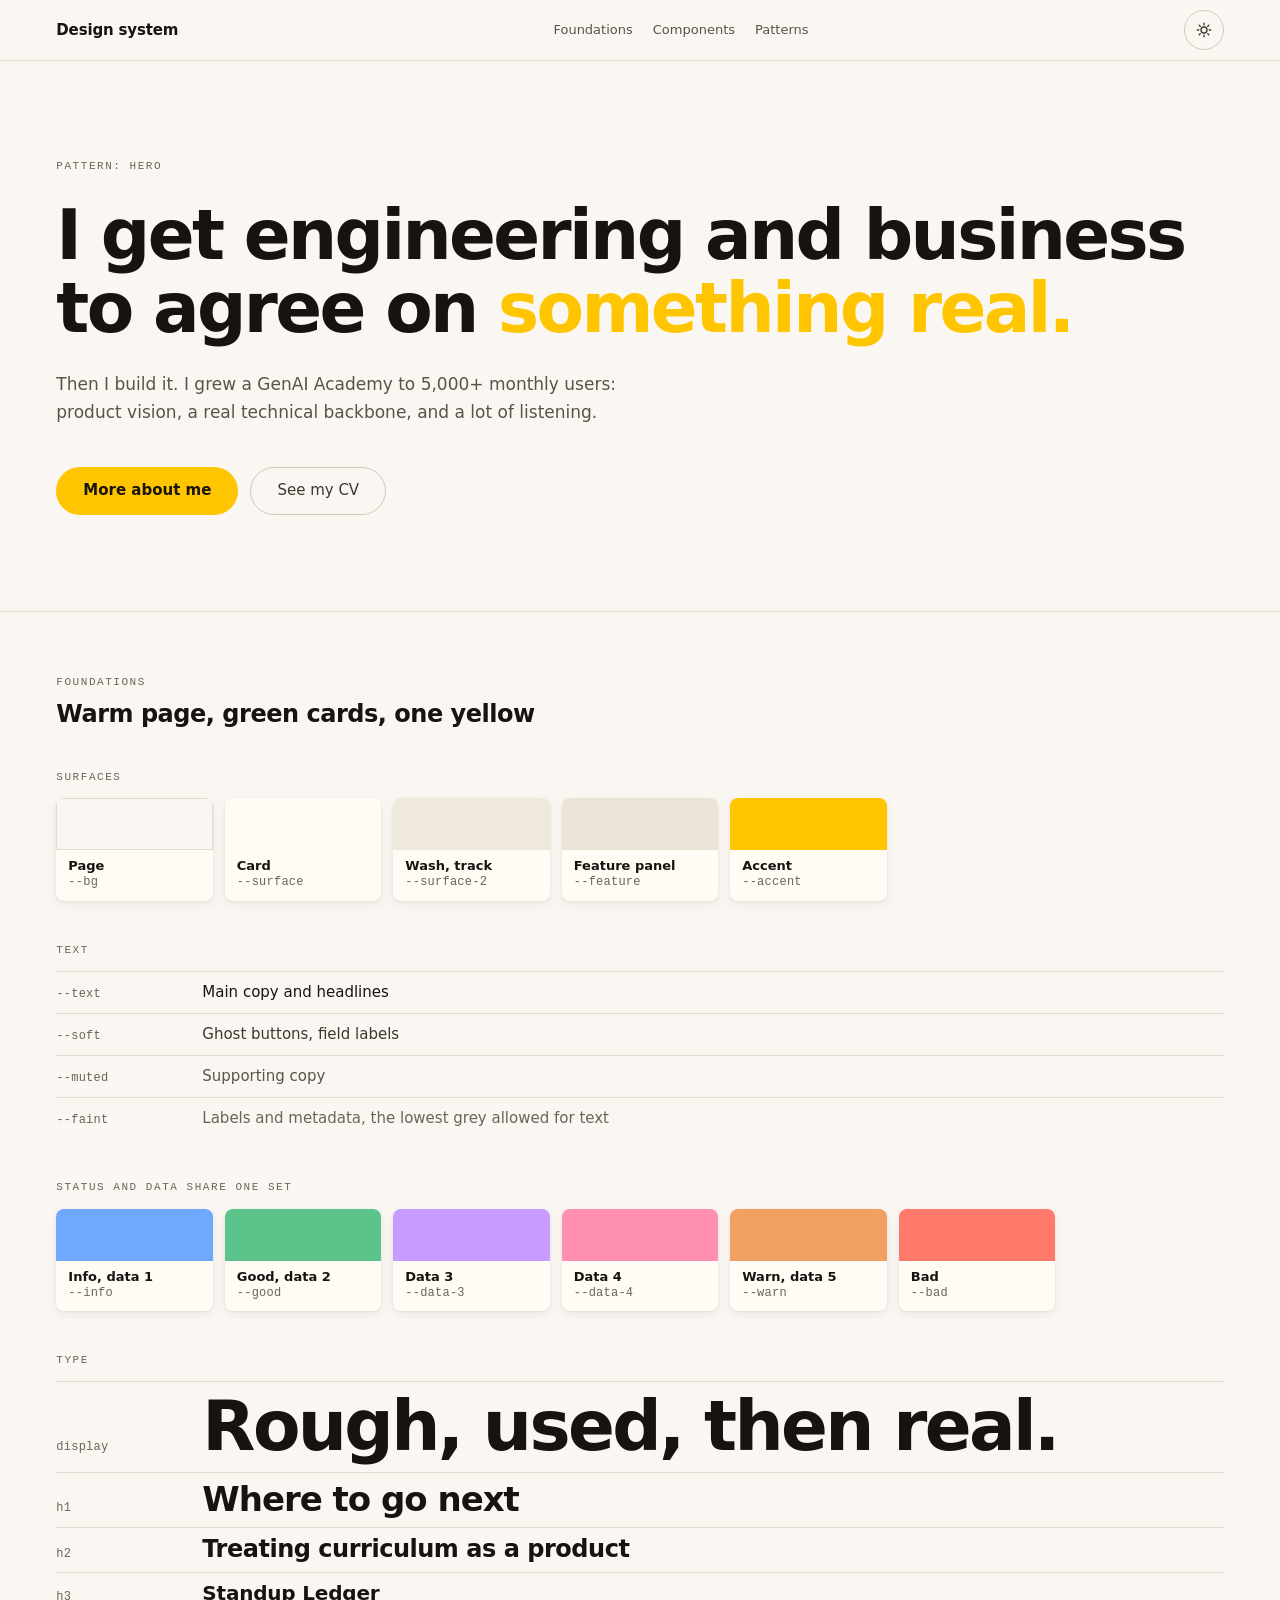
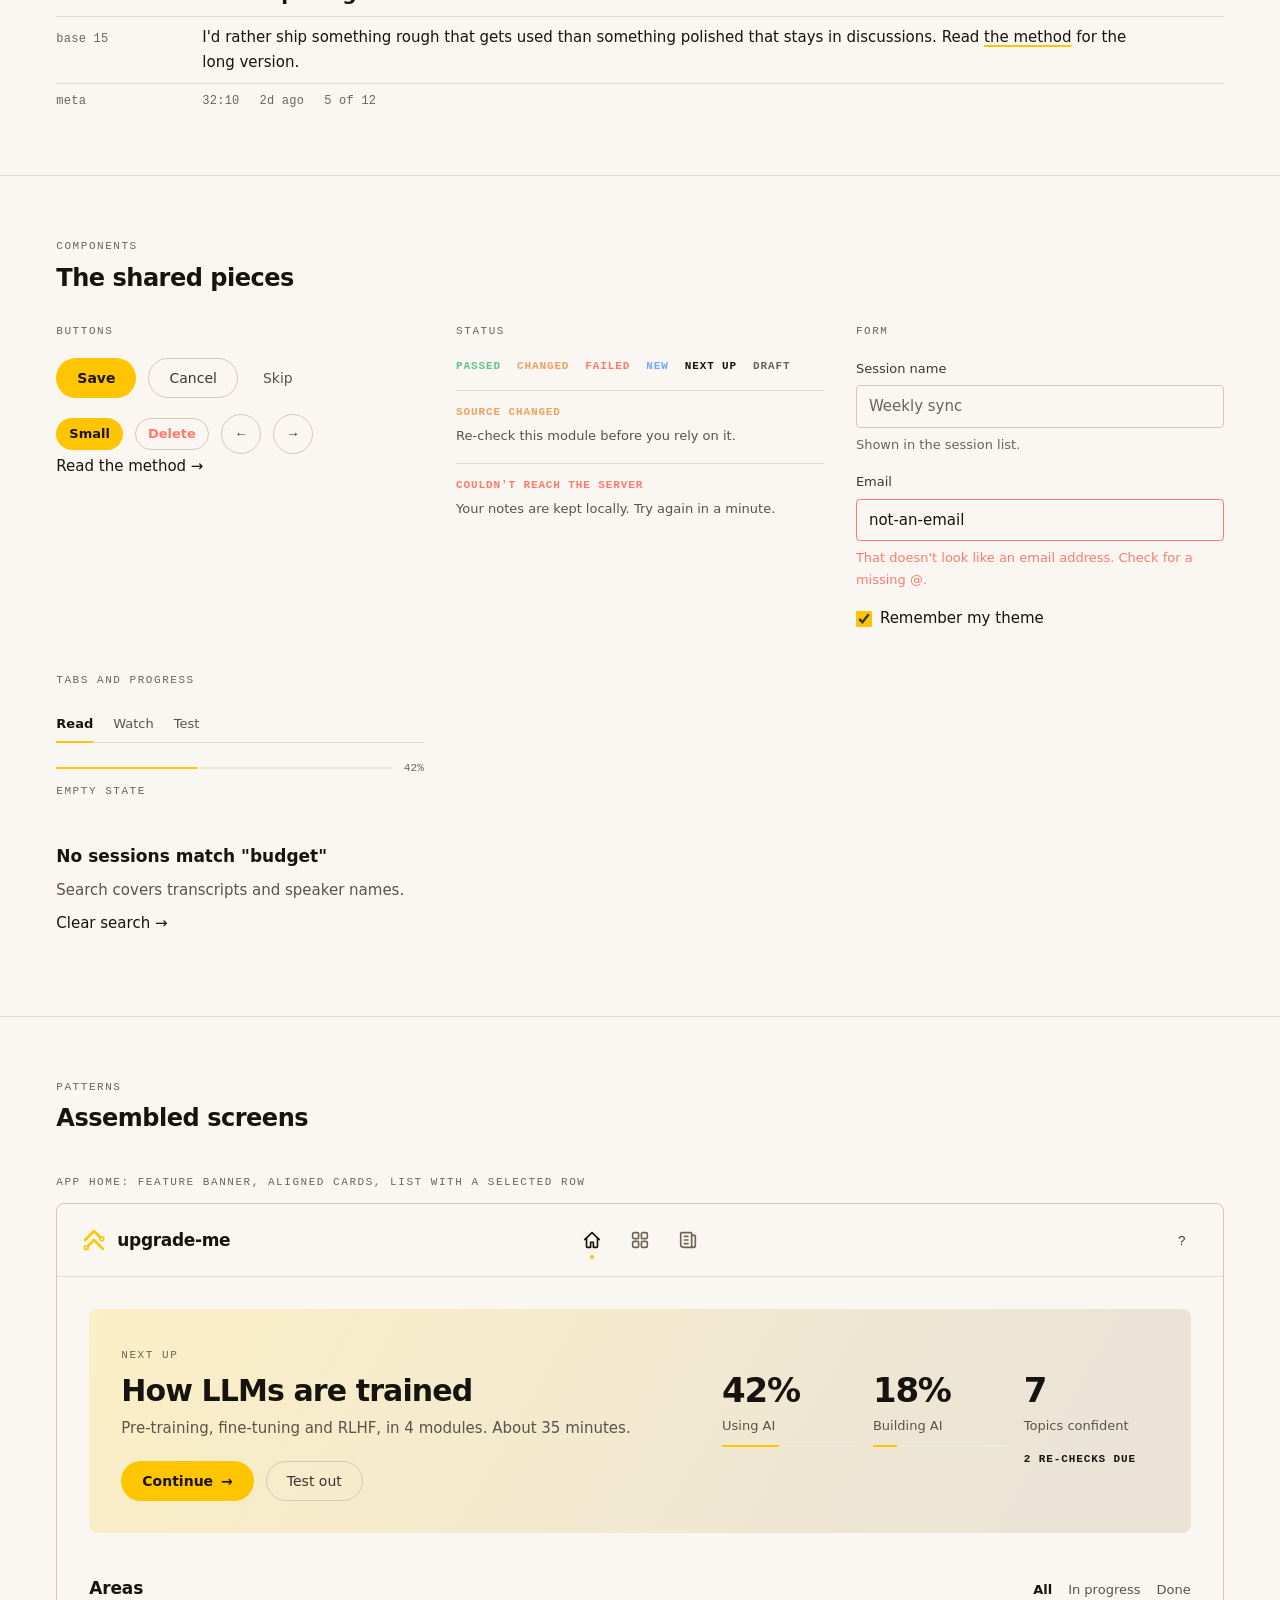
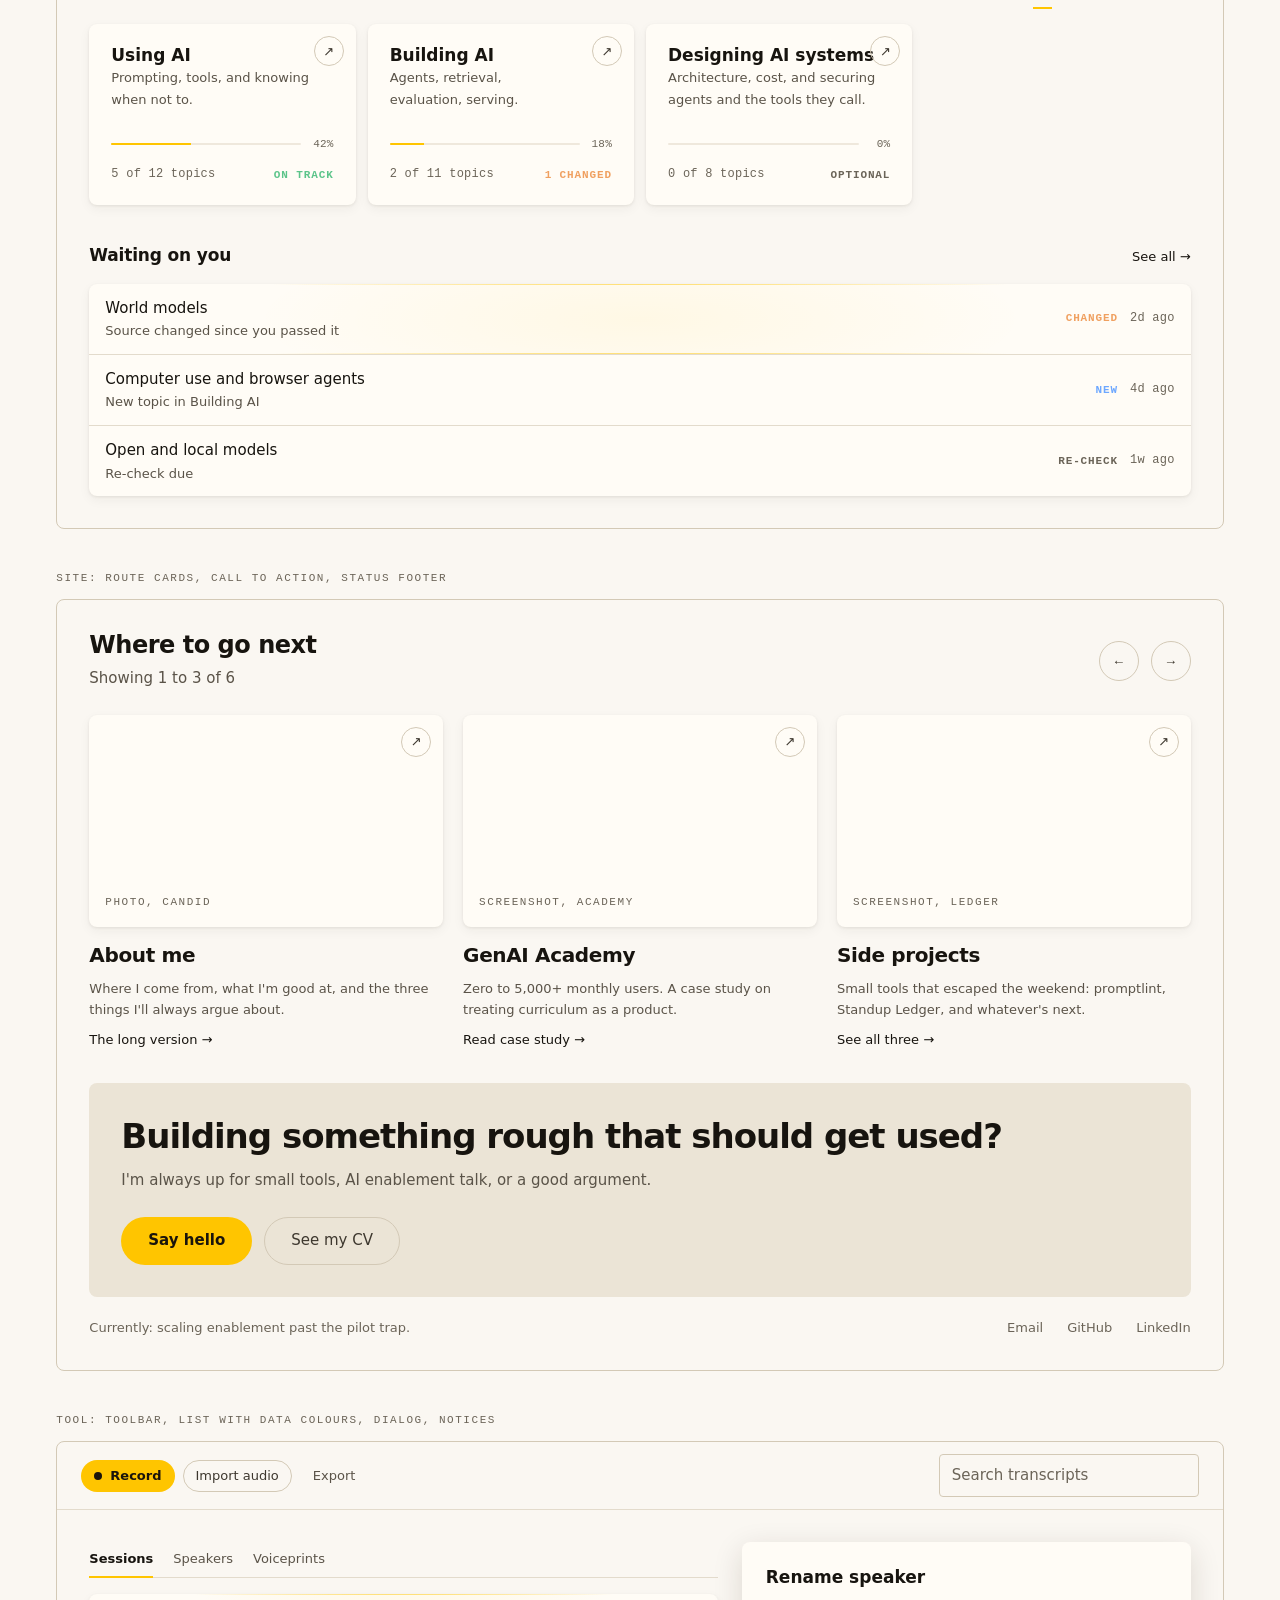
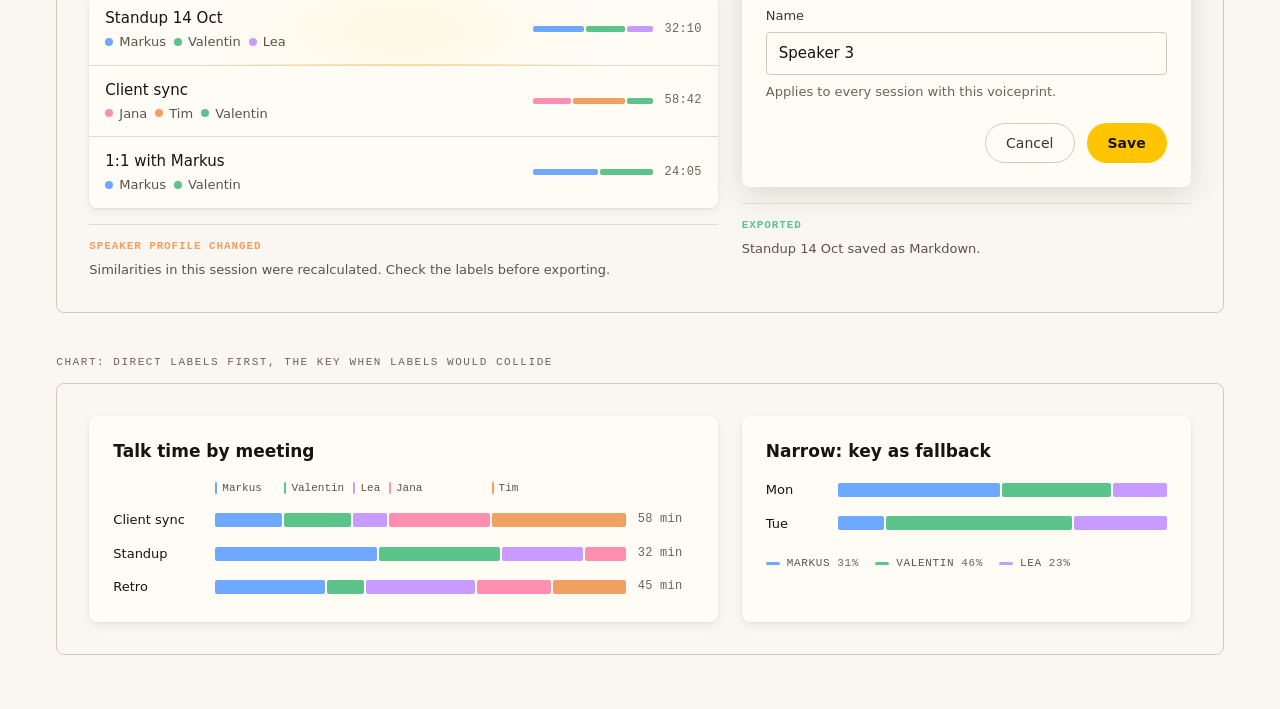
==== reference/index.html @ b76e0c86 "Design system v1: tokens, components, patterns, guidelines - Tokens: warm near-black page, deep gree" ====
<!doctype html>
<html lang="en">
<head>
  <meta charset="utf-8">
  <meta name="viewport" content="width=device-width, initial-scale=1">
  <title>Design system reference</title>
  <script src="../js/theme.js"></script>
  <link rel="stylesheet" href="../css/fonts.css">
  <!-- Local preview only, until scripts/fetch-fonts.sh has run. Apps never load this. -->
  <link rel="stylesheet" href="https://fonts.googleapis.com/css2?family=Archivo:wdth,wght@62..125,100..900&family=JetBrains+Mono:wght@100..800&display=swap">
  <link rel="stylesheet" href="../css/tokens.css">
  <link rel="stylesheet" href="../css/base.css">
  <link rel="stylesheet" href="../css/components.css">
  <style>
    /* Layout of the reference page itself; not part of the system. */
    .ref-top { position: sticky; top: 0; z-index: var(--z-sticky); background: var(--bg); border-bottom: 1px solid var(--line); }
    .ref-top .container { display: flex; align-items: center; justify-content: space-between; gap: var(--space-4); height: 60px; }
    .ref-nav { display: flex; gap: var(--space-5); font-size: var(--text-sm); }
    .ref-nav a { color: var(--muted); }
    .ref-nav a:hover { color: var(--text); }
    section.ref { padding: var(--space-14) 0; border-bottom: 1px solid var(--line); }
    section.ref > .container > h2 { margin: var(--space-2) 0 var(--space-6); }
    .label { display: block; margin: var(--space-10) 0 var(--space-3); }
    .label:first-of-type { margin-top: 0; }
    .frame { border: 1px solid var(--line-2); border-radius: var(--radius-lg); overflow: hidden; background: var(--bg); }
    .frame > .in { padding: var(--space-8); }
    .sw { display: grid; grid-template-columns: repeat(auto-fill, minmax(140px, 1fr)); gap: var(--space-3); }
    .sw > div { border-radius: var(--radius-lg); overflow: hidden; background: var(--surface); box-shadow: var(--shadow); }
    .sw .chip { height: 52px; }
    .sw .meta { display: block; padding: var(--space-2) var(--space-3); }
    .sw b { display: block; font: var(--weight-semibold) var(--text-sm) var(--font); color: var(--text); letter-spacing: 0; }
    .scale > div { display: grid; grid-template-columns: 130px 1fr; gap: var(--space-4); align-items: baseline; padding: var(--space-2) 0; border-top: 1px solid var(--line); }
    .demo-grid { display: grid; grid-template-columns: repeat(auto-fit, minmax(280px, 1fr)); gap: var(--space-8); align-items: start; }

    /* pattern scaffolding, copied by apps as needed */
    .app-top { display: grid; grid-template-columns: 1fr auto 1fr; align-items: center; padding: var(--space-4) var(--space-6); border-bottom: 1px solid var(--line); }
    .brand { display: flex; align-items: center; gap: 10px; font-weight: var(--weight-bold); letter-spacing: -.02em; font-size: var(--text-md); }
    .brand svg { width: 26px; height: 26px; color: var(--accent-mark); }
    .tools { justify-self: end; display: flex; gap: var(--space-2); }
    .banner { display: grid; grid-template-columns: 1.2fr 1fr; }
    .banner > div { padding: var(--space-8); }
    .banner h2 { font-size: 30px; letter-spacing: var(--tracking-h1); margin: var(--space-2) 0; }
    .banner .stats { display: grid; grid-template-columns: repeat(3, 1fr); gap: var(--space-4); align-content: center; }
    .sec-h { display: flex; align-items: baseline; justify-content: space-between; margin: var(--space-10) 0 var(--space-4); }
    .sec-h h3 { font-size: var(--text-md); }
    .route-cards { display: grid; grid-template-columns: repeat(auto-fit, minmax(220px, 1fr)); gap: var(--space-5); }
    .thumb { position: relative; aspect-ratio: 5/3; border-radius: var(--radius-lg); background: var(--surface); box-shadow: var(--shadow); display: flex; align-items: flex-end; padding: var(--space-4); margin-bottom: var(--space-3); }
    .cta { display: flex; justify-content: space-between; align-items: center; gap: var(--space-6); flex-wrap: wrap; padding: var(--space-8); margin-top: var(--space-8); }
    .cta h3 { font-size: var(--text-2xl); letter-spacing: var(--tracking-h1); }
    .site-foot { display: flex; justify-content: space-between; flex-wrap: wrap; gap: var(--space-4); padding-top: var(--space-5); font-size: var(--text-sm); color: var(--faint); }
    .site-foot nav { display: flex; gap: var(--space-6); }
    .toolbar { display: flex; gap: var(--space-2); align-items: center; padding: var(--space-3) var(--space-6); border-bottom: 1px solid var(--line); }
    .toolbar .input { max-width: 260px; margin-left: auto; min-height: 34px; }
    .rec-dot { width: 8px; height: 8px; border-radius: 50%; background: currentColor; }
    .two-col { display: grid; grid-template-columns: 1.4fr 1fr; gap: var(--space-6); }
    .talk { display: flex; width: 120px; height: 6px; gap: 2px; }
    .talk > span { border-radius: 2px; }
    .spk { display: inline-flex; align-items: center; gap: 6px; margin-right: 8px; }
    .spk i { width: 8px; height: 8px; border-radius: 50%; }
    .dialog { padding: var(--space-6); box-shadow: var(--shadow-pop); }
    .dialog h4 { margin-bottom: var(--space-4); }
    @media (max-width: 860px) { .banner, .two-col { grid-template-columns: 1fr; } .ref-nav { display: none; } }
  </style>
</head>
<body>

<header class="ref-top">
  <div class="container site">
    <strong style="letter-spacing: var(--tracking-h3)">Design system</strong>
    <nav class="ref-nav">
      <a href="#foundations">Foundations</a><a href="#components">Components</a><a href="#patterns">Patterns</a>
    </nav>
    <button class="icon-btn" id="theme-btn" type="button" aria-label="Switch theme" title="Switch theme">
      <svg viewBox="0 0 24 24" fill="none" stroke="currentColor" stroke-width="1.8" stroke-linecap="round" stroke-linejoin="round" aria-hidden="true"><circle cx="12" cy="12" r="4"/><path d="M12 3v2M12 19v2M3 12h2M19 12h2M5.6 5.6l1.4 1.4M17 17l1.4 1.4M5.6 18.4 7 17M17 7l1.4-1.4"/></svg>
    </button>
  </div>
</header>

<main>

<!-- ================================================================ hero -->
<section class="ref">
  <div class="container site" style="display:grid; gap: var(--space-6); padding-block: var(--space-10)">
    <span class="eyebrow">Pattern: hero</span>
    <div class="display">I get engineering and business to agree on <span class="mark">something real.</span></div>
    <p class="lede">Then I build it. I grew a GenAI Academy to 5,000+ monthly users: product vision, a real technical backbone, and a lot of listening.</p>
    <div class="row"><a class="btn lg" href="#patterns">More about me</a><a class="btn ghost lg" href="#patterns">See my CV</a></div>
  </div>
</section>

<!-- ========================================================= foundations -->
<section class="ref" id="foundations">
  <div class="container site">
    <span class="eyebrow">Foundations</span>
    <h2>Warm page, green cards, one yellow</h2>

    <span class="eyebrow label">Surfaces</span>
    <div class="sw">
      <div><div class="chip" style="background:var(--bg); box-shadow: inset 0 0 0 1px var(--line)"></div><span class="meta"><b>Page</b>--bg</span></div>
      <div><div class="chip" style="background:var(--surface)"></div><span class="meta"><b>Card</b>--surface</span></div>
      <div><div class="chip" style="background:var(--surface-2)"></div><span class="meta"><b>Wash, track</b>--surface-2</span></div>
      <div><div class="chip" style="background:var(--feature)"></div><span class="meta"><b>Feature panel</b>--feature</span></div>
      <div><div class="chip" style="background:var(--accent)"></div><span class="meta"><b>Accent</b>--accent</span></div>
    </div>

    <span class="eyebrow label">Text</span>
    <div class="scale">
      <div><span class="meta">--text</span><span>Main copy and headlines</span></div>
      <div><span class="meta">--soft</span><span style="color:var(--soft)">Ghost buttons, field labels</span></div>
      <div><span class="meta">--muted</span><span class="muted">Supporting copy</span></div>
      <div><span class="meta">--faint</span><span class="faint">Labels and metadata, the lowest grey allowed for text</span></div>
    </div>

    <span class="eyebrow label">Status and data share one set</span>
    <div class="sw">
      <div><div class="chip" style="background:var(--info)"></div><span class="meta"><b>Info, data 1</b>--info</span></div>
      <div><div class="chip" style="background:var(--good)"></div><span class="meta"><b>Good, data 2</b>--good</span></div>
      <div><div class="chip" style="background:var(--data-3)"></div><span class="meta"><b>Data 3</b>--data-3</span></div>
      <div><div class="chip" style="background:var(--data-4)"></div><span class="meta"><b>Data 4</b>--data-4</span></div>
      <div><div class="chip" style="background:var(--warn)"></div><span class="meta"><b>Warn, data 5</b>--warn</span></div>
      <div><div class="chip" style="background:var(--bad)"></div><span class="meta"><b>Bad</b>--bad</span></div>
    </div>

    <span class="eyebrow label">Type</span>
    <div class="scale">
      <div><span class="meta">display</span><span class="display">Rough, used, then real.</span></div>
      <div><span class="meta">h1</span><h1>Where to go next</h1></div>
      <div><span class="meta">h2</span><h2>Treating curriculum as a product</h2></div>
      <div><span class="meta">h3</span><h3>Standup Ledger</h3></div>
      <div><span class="meta">base 15</span><p>I'd rather ship something rough that gets used than something polished that stays in discussions. Read <a href="#foundations">the method</a> for the long version.</p></div>
      <div><span class="meta">meta</span><span class="row" style="gap: var(--space-5)"><span class="meta">32:10</span><span class="meta">2d ago</span><span class="meta">5 of 12</span></span></div>
    </div>
  </div>
</section>

<!-- ========================================================== components -->
<section class="ref" id="components">
  <div class="container site">
    <span class="eyebrow">Components</span>
    <h2>The shared pieces</h2>
    <div class="demo-grid">
      <div class="stack">
        <span class="eyebrow">Buttons</span>
        <div class="row"><button class="btn">Save</button><button class="btn ghost">Cancel</button><button class="btn quiet">Skip</button></div>
        <div class="row"><button class="btn sm">Small</button><button class="btn danger sm">Delete</button><button class="icon-btn" aria-label="Previous">←</button><button class="icon-btn" aria-label="Next">→</button></div>
        <a href="#components">Read the method <span class="arrow">→</span></a>
      </div>
      <div class="stack">
        <span class="eyebrow">Status</span>
        <div class="row" style="gap: var(--space-4)"><span class="badge good">Passed</span><span class="badge warn">Changed</span><span class="badge bad">Failed</span><span class="badge info">New</span><span class="badge accent">Next up</span><span class="badge">Draft</span></div>
        <div class="notice warn"><span class="title">Source changed</span>Re-check this module before you rely on it.</div>
        <div class="notice bad"><span class="title">Couldn't reach the server</span>Your notes are kept locally. Try again in a minute.</div>
      </div>
      <div class="stack">
        <span class="eyebrow">Form</span>
        <div class="field"><label for="f1">Session name</label><input class="input" id="f1" placeholder="Weekly sync"><span class="hint">Shown in the session list.</span></div>
        <div class="field"><label for="f2">Email</label><input class="input" id="f2" value="not-an-email" aria-invalid="true"><span class="error">That doesn't look like an email address. Check for a missing @.</span></div>
        <label class="check"><input type="checkbox" checked> Remember my theme</label>
      </div>
      <div class="stack">
        <span class="eyebrow">Tabs and progress</span>
        <div class="tabs" role="tablist"><button role="tab" aria-selected="true">Read</button><button role="tab" aria-selected="false">Watch</button><button role="tab" aria-selected="false">Test</button></div>
        <div class="pbar"><div class="progress"><span style="width:42%"></span></div><span class="meta">42%</span></div>
        <span class="eyebrow">Empty state</span>
        <div class="empty"><strong>No sessions match "budget"</strong><span>Search covers transcripts and speaker names.</span><a href="#components">Clear search <span class="arrow">→</span></a></div>
      </div>
    </div>
  </div>
</section>

<!-- ============================================================ patterns -->
<section class="ref" id="patterns">
  <div class="container site">
    <span class="eyebrow">Patterns</span>
    <h2>Assembled screens</h2>

    <!-- app home -->
    <span class="eyebrow label">App home: feature banner, aligned cards, list with a selected row</span>
    <div class="frame">
      <div class="app-top">
        <span class="brand"><svg viewBox="0 -1 32 32" fill="none" stroke="currentColor" stroke-linecap="round" stroke-linejoin="round" aria-hidden="true"><path d="M5 15 L16 4 L23 11 M27 26 L16 15 L9 22" stroke-width="3.2"/><circle cx="25.5" cy="13.5" r="2.4" stroke-width="2"/><circle cx="6.5" cy="24.5" r="2.4" stroke-width="2"/></svg>upgrade-me</span>
        <nav class="icon-nav">
          <a href="#patterns" aria-current="page" aria-label="Home" title="Home"><svg viewBox="0 0 24 24" fill="none" stroke="currentColor" stroke-width="1.8" stroke-linecap="round" stroke-linejoin="round" aria-hidden="true"><path d="M4 11.5 12 4l8 7.5"/><path d="M6 10v9a1 1 0 0 0 1 1h3.5v-5.5h3V20H17a1 1 0 0 0 1-1v-9"/></svg></a>
          <a href="#patterns" aria-label="Catalog" title="Catalog"><svg viewBox="0 0 24 24" fill="none" stroke="currentColor" stroke-width="1.8" stroke-linejoin="round" aria-hidden="true"><rect x="4" y="4" width="6.5" height="6.5" rx="1.5"/><rect x="13.5" y="4" width="6.5" height="6.5" rx="1.5"/><rect x="4" y="13.5" width="6.5" height="6.5" rx="1.5"/><rect x="13.5" y="13.5" width="6.5" height="6.5" rx="1.5"/></svg></a>
          <a href="#patterns" aria-label="News" title="News"><svg viewBox="0 0 24 24" fill="none" stroke="currentColor" stroke-width="1.8" stroke-linecap="round" stroke-linejoin="round" aria-hidden="true"><path d="M16 7h3a1 1 0 0 1 1 1v10a2 2 0 0 1-4 0V5a1 1 0 0 0-1-1H5a1 1 0 0 0-1 1v12a3 3 0 0 0 3 3h11"/><path d="M8 8h4M8 12h4M8 16h4"/></svg></a>
        </nav>
        <div class="tools"><button class="icon-btn bare" aria-label="Show me around" title="Show me around">?</button></div>
      </div>
      <div class="in">
        <div class="feature lit banner">
          <div>
            <span class="eyebrow">Next up</span>
            <h2>How LLMs are trained</h2>
            <p class="muted">Pre-training, fine-tuning and RLHF, in 4 modules. About 35 minutes.</p>
            <div class="row" style="margin-top: var(--space-5)"><a class="btn" href="#patterns">Continue <span class="arrow">→</span></a><a class="btn ghost" href="#patterns">Test out</a></div>
          </div>
          <div class="stats">
            <div class="stat"><div class="big">42%</div><div class="label">Using AI</div><div class="pbar"><div class="progress"><span style="width:42%"></span></div></div></div>
            <div class="stat"><div class="big">18%</div><div class="label">Building AI</div><div class="pbar"><div class="progress"><span style="width:18%"></span></div></div></div>
            <div class="stat"><div class="big">7</div><div class="label">Topics confident</div><span class="badge accent">2 re-checks due</span></div>
          </div>
        </div>

        <div class="sec-h"><h3>Areas</h3><div class="tabs bare" role="tablist"><button role="tab" aria-selected="true">All</button><button role="tab">In progress</button><button role="tab">Done</button></div></div>
        <div class="grid">
          <a class="card" href="#patterns"><span class="go">↗</span><h4>Using AI</h4><p class="muted small">Prompting, tools, and knowing when not to.</p><div class="foot"><div class="pbar"><div class="progress"><span style="width:42%"></span></div><span class="meta">42%</span></div><div class="spread" style="margin-top: var(--space-3)"><span class="meta">5 of 12 topics</span><span class="badge good">On track</span></div></div></a>
          <a class="card" href="#patterns"><span class="go">↗</span><h4>Building AI</h4><p class="muted small">Agents, retrieval, evaluation, serving.</p><div class="foot"><div class="pbar"><div class="progress"><span style="width:18%"></span></div><span class="meta">18%</span></div><div class="spread" style="margin-top: var(--space-3)"><span class="meta">2 of 11 topics</span><span class="badge warn">1 changed</span></div></div></a>
          <a class="card" href="#patterns"><span class="go">↗</span><h4>Designing AI systems</h4><p class="muted small">Architecture, cost, and securing agents and the tools they call.</p><div class="foot"><div class="pbar"><div class="progress"><span style="width:0%"></span></div><span class="meta">0%</span></div><div class="spread" style="margin-top: var(--space-3)"><span class="meta">0 of 8 topics</span><span class="badge">Optional</span></div></div></a>
        </div>

        <div class="sec-h"><h3>Waiting on you</h3><a class="small" href="#patterns">See all <span class="arrow">→</span></a></div>
        <div class="rows">
          <a href="#patterns" aria-current="true"><span class="grow">World models<div class="sub">Source changed since you passed it</div></span><span class="badge warn">Changed</span><span class="meta">2d ago</span></a>
          <a href="#patterns"><span class="grow">Computer use and browser agents<div class="sub">New topic in Building AI</div></span><span class="badge info">New</span><span class="meta">4d ago</span></a>
          <a href="#patterns"><span class="grow">Open and local models<div class="sub">Re-check due</div></span><span class="badge">Re-check</span><span class="meta">1w ago</span></a>
        </div>
      </div>
    </div>

    <!-- site section -->
    <span class="eyebrow label">Site: route cards, call to action, status footer</span>
    <div class="frame">
      <div class="in">
        <div class="spread" style="margin-bottom: var(--space-6)">
          <div><h2>Where to go next</h2><div class="muted" style="margin-top:6px">Showing 1 to 3 of 6</div></div>
          <div class="row"><button class="icon-btn" aria-label="Previous">←</button><button class="icon-btn" aria-label="Next">→</button></div>
        </div>
        <div class="route-cards">
          <a href="#patterns" style="color:inherit"><div class="thumb"><span class="go">↗</span><span class="eyebrow">Photo, candid</span></div><strong style="font-size:var(--text-lg); letter-spacing:-.018em">About me</strong><p class="muted small" style="margin:6px 0">Where I come from, what I'm good at, and the three things I'll always argue about.</p><span class="small" style="color:var(--accent-ink)">The long version <span class="arrow">→</span></span></a>
          <a href="#patterns" style="color:inherit"><div class="thumb"><span class="go">↗</span><span class="eyebrow">Screenshot, academy</span></div><strong style="font-size:var(--text-lg); letter-spacing:-.018em">GenAI Academy</strong><p class="muted small" style="margin:6px 0">Zero to 5,000+ monthly users. A case study on treating curriculum as a product.</p><span class="small" style="color:var(--accent-ink)">Read case study <span class="arrow">→</span></span></a>
          <a href="#patterns" style="color:inherit"><div class="thumb"><span class="go">↗</span><span class="eyebrow">Screenshot, ledger</span></div><strong style="font-size:var(--text-lg); letter-spacing:-.018em">Side projects</strong><p class="muted small" style="margin:6px 0">Small tools that escaped the weekend: promptlint, Standup Ledger, and whatever's next.</p><span class="small" style="color:var(--accent-ink)">See all three <span class="arrow">→</span></span></a>
        </div>
        <div class="feature cta">
          <div><h3>Building something rough that should get used?</h3><p class="muted" style="margin-top:10px">I'm always up for small tools, AI enablement talk, or a good argument.</p></div>
          <div class="row"><a class="btn lg" href="#patterns">Say hello</a><a class="btn ghost lg" href="#patterns">See my CV</a></div>
        </div>
        <div class="site-foot"><span>Currently: scaling enablement past the pilot trap.</span><nav><a href="#patterns" class="faint">Email</a><a href="#patterns" class="faint">GitHub</a><a href="#patterns" class="faint">LinkedIn</a></nav></div>
      </div>
    </div>

    <!-- tool -->
    <span class="eyebrow label">Tool: toolbar, list with data colours, dialog, notices</span>
    <div class="frame">
      <div class="toolbar"><button class="btn sm"><span class="rec-dot"></span>Record</button><button class="btn ghost sm">Import audio</button><button class="btn quiet sm">Export</button><input class="input" placeholder="Search transcripts" aria-label="Search transcripts"></div>
      <div class="in two-col">
        <div class="stack">
          <div class="tabs" role="tablist"><button role="tab" aria-selected="true">Sessions</button><button role="tab">Speakers</button><button role="tab">Voiceprints</button></div>
          <div class="rows">
            <a href="#patterns" aria-current="true"><span class="grow">Standup 14 Oct<div class="sub"><span class="spk"><i style="background:var(--data-1)"></i>Markus</span><span class="spk"><i style="background:var(--data-2)"></i>Valentin</span><span class="spk"><i style="background:var(--data-3)"></i>Lea</span></div></span><span class="talk"><span style="flex:4;background:var(--data-1)"></span><span style="flex:3;background:var(--data-2)"></span><span style="flex:2;background:var(--data-3)"></span></span><span class="meta">32:10</span></a>
            <a href="#patterns"><span class="grow">Client sync<div class="sub"><span class="spk"><i style="background:var(--data-4)"></i>Jana</span><span class="spk"><i style="background:var(--data-5)"></i>Tim</span><span class="spk"><i style="background:var(--data-2)"></i>Valentin</span></div></span><span class="talk"><span style="flex:3;background:var(--data-4)"></span><span style="flex:4;background:var(--data-5)"></span><span style="flex:2;background:var(--data-2)"></span></span><span class="meta">58:42</span></a>
            <a href="#patterns"><span class="grow">1:1 with Markus<div class="sub"><span class="spk"><i style="background:var(--data-1)"></i>Markus</span><span class="spk"><i style="background:var(--data-2)"></i>Valentin</span></div></span><span class="talk"><span style="flex:5;background:var(--data-1)"></span><span style="flex:4;background:var(--data-2)"></span></span><span class="meta">24:05</span></a>
          </div>
          <div class="notice warn"><span class="title">Speaker profile changed</span>Similarities in this session were recalculated. Check the labels before exporting.</div>
        </div>
        <div class="stack">
          <div class="panel dialog">
            <h4>Rename speaker</h4>
            <div class="field"><label for="sp">Name</label><input class="input" id="sp" value="Speaker 3"><span class="hint">Applies to every session with this voiceprint.</span></div>
            <div class="row" style="margin-top: var(--space-5); justify-content: flex-end"><button class="btn ghost">Cancel</button><button class="btn">Save</button></div>
          </div>
          <div class="notice good"><span class="title">Exported</span>Standup 14 Oct saved as Markdown.</div>
        </div>
      </div>
    </div>

    <!-- chart -->
    <span class="eyebrow label">Chart: direct labels first, the key when labels would collide</span>
    <div class="frame">
      <div class="in two-col">
        <div class="panel" style="padding: var(--space-6)">
          <h4 style="margin-bottom: var(--space-4)">Talk time by meeting</h4>
          <div class="chart">
            <div class="bar-row"><span></span><div class="track labels"><span data-s="1" style="flex:2; --c:var(--data-1)">Markus</span><span data-s="2" style="flex:2; --c:var(--data-2)">Valentin</span><span data-s="3" style="flex:1; --c:var(--data-3)">Lea</span><span data-s="4" style="flex:3; --c:var(--data-4)">Jana</span><span data-s="5" style="flex:4; --c:var(--data-5)">Tim</span></div><span></span></div>
            <div class="bar-row"><span>Client sync</span><div class="track"><span data-s="1" style="flex:2;background:var(--data-1)"></span><span data-s="2" style="flex:2;background:var(--data-2)"></span><span data-s="3" style="flex:1;background:var(--data-3)"></span><span data-s="4" style="flex:3;background:var(--data-4)"></span><span data-s="5" style="flex:4;background:var(--data-5)"></span></div><span class="meta">58 min</span></div>
            <div class="bar-row"><span>Standup</span><div class="track"><span data-s="1" style="flex:4;background:var(--data-1)"></span><span data-s="2" style="flex:3;background:var(--data-2)"></span><span data-s="3" style="flex:2;background:var(--data-3)"></span><span data-s="4" style="flex:1;background:var(--data-4)"></span></div><span class="meta">32 min</span></div>
            <div class="bar-row"><span>Retro</span><div class="track"><span data-s="1" style="flex:3;background:var(--data-1)"></span><span data-s="2" style="flex:1;background:var(--data-2)"></span><span data-s="3" style="flex:3;background:var(--data-3)"></span><span data-s="4" style="flex:2;background:var(--data-4)"></span><span data-s="5" style="flex:2;background:var(--data-5)"></span></div><span class="meta">45 min</span></div>
          </div>
        </div>
        <div class="panel" style="padding: var(--space-6)">
          <h4 style="margin-bottom: var(--space-4)">Narrow: key as fallback</h4>
          <div class="chart">
            <div class="bar-row" style="grid-template-columns: 60px minmax(0,1fr)"><span>Mon</span><div class="track"><span data-s="1" style="flex:3;background:var(--data-1)"></span><span data-s="2" style="flex:2;background:var(--data-2)"></span><span data-s="3" style="flex:1;background:var(--data-3)"></span></div></div>
            <div class="bar-row" style="grid-template-columns: 60px minmax(0,1fr)"><span>Tue</span><div class="track"><span data-s="1" style="flex:1;background:var(--data-1)"></span><span data-s="2" style="flex:4;background:var(--data-2)"></span><span data-s="3" style="flex:2;background:var(--data-3)"></span></div></div>
            <div class="chart-key"><span data-s="1" style="--c:var(--data-1)">Markus <em>31%</em></span><span data-s="2" style="--c:var(--data-2)">Valentin <em>46%</em></span><span data-s="3" style="--c:var(--data-3)">Lea <em>23%</em></span></div>
          </div>
        </div>
      </div>
    </div>
  </div>
</section>
</main>

<script>
  document.getElementById("theme-btn").addEventListener("click", function () { window.toggleTheme(); });
</script>
</body>
</html>
---- css/fonts.css ----
/* fonts.css: self-hosted, so no visitor IP goes to Google (GDPR) and offline apps
   still get the real faces. Files come from scripts/fetch-fonts.sh.
   Variable fonts: one file covers every weight, so 650 renders as 650. */

@font-face {
  font-family: "Archivo";
  src: url("../fonts/archivo-latin-var.woff2") format("woff2");
  font-weight: 100 900;
  font-stretch: 62% 125%;
  font-style: normal;
  font-display: swap;
}

@font-face {
  font-family: "JetBrains Mono";
  src: url("../fonts/jetbrains-mono-latin-var.woff2") format("woff2");
  font-weight: 100 800;
  font-style: normal;
  font-display: swap;
}
---- css/tokens.css ----
/* tokens.css: every colour, size and timing in the system.
   Dark is the design target; light is the same roles on cream.
   Names follow upgrade-me so it can adopt this file without renames.
   Components read these roles, never raw hex. */

:root {
  /* ---- type ---------------------------------------------------------- */
  --font: "Archivo", ui-sans-serif, system-ui, -apple-system, "Segoe UI", sans-serif;
  --mono: "JetBrains Mono", ui-monospace, SFMono-Regular, Menlo, Consolas, monospace;

  /* One scale, 15px base. Display steps are fluid so the hero needs no breakpoints. */
  --text-xs: 12px;
  --text-sm: 13px;
  --text-base: 15px;
  --text-md: 17px;
  --text-lg: 20px;
  --text-xl: 24px;
  --text-2xl: clamp(26px, 2.8vw, 34px);
  --text-display: clamp(36px, 5.4vw, 74px);

  --leading-tight: 1.08;
  --leading-snug: 1.35;
  --leading-body: 1.65;

  /* Headlines get tighter as they grow; this is most of the "look". */
  --tracking-display: -0.038em;
  --tracking-h1: -0.03em;
  --tracking-h2: -0.02em;
  --tracking-h3: -0.01em;
  --tracking-label: 0.14em;
  --tracking-status: 0.08em;

  /* Archivo is loaded as a variable font (100-900), so these render exactly. */
  --weight-regular: 400;
  --weight-medium: 500;
  --weight-semibold: 600;
  --weight-bold: 650;

  /* ---- space (4px grid) ---------------------------------------------- */
  --space-1: 4px;
  --space-2: 8px;
  --space-3: 12px;
  --space-4: 16px;
  --space-5: 20px;
  --space-6: 24px;
  --space-8: 32px;
  --space-10: 40px;
  --space-14: 56px;
  --space-20: 80px;
  --gutter: clamp(16px, 4.4vw, 64px);

  --width-prose: 68ch;
  --width-app: 1200px;
  --width-site: 1560px;

  /* ---- shape --------------------------------------------------------- */
  --radius-sm: 4px;   /* fields, chips, small controls */
  --radius-md: 6px;   /* menus, tooltips, inner blocks */
  --radius-lg: 8px;   /* cards, panels, lists */
  --radius-pill: 999px;
  --radius-button: var(--radius-pill);

  /* ---- motion: settle ------------------------------------------------ */
  --ease: cubic-bezier(.22, .61, .36, 1);
  --dur-fast: 120ms;    /* colour and background changes */
  --dur: 180ms;         /* hover lift, small moves */
  --dur-reveal: 320ms;  /* entrance of a section */
  --lift: -2px;
  --reveal-rise: 8px;

  --z-sticky: 10;
  --z-menu: 20;
  --z-overlay: 30;
  --z-toast: 40;

  /* ---- colour: dark (default) ---------------------------------------- */
  --bg: #100f0e;
  --surface: #1c201c;     /* cards: a deep green graphite against the warm page */
  --surface-2: #252a25;   /* hover wash, inputs on cards, tracks */
  --feature: var(--surface);  /* "next up" banner and call-to-action panels */
  --line: #262320;      /* dividers between rows and sections */
  --line-2: #38342d;    /* control borders */
  --line-3: #6b6355;    /* hovered control borders */

  --text: #f6f2ea;
  --soft: #d8d0c3;      /* ghost buttons, field labels */
  --muted: #a8a094;     /* supporting copy */
  --faint: #9b9488;     /* labels and metadata; lifted so it still reads on the green cards */

  --accent: #ffc500;        /* fills: primary button, progress, selection */
  --on-accent: #1a140b;
  --accent-ink: #ffc500;    /* link text */
  --accent-mark: #ffc500;   /* logo, rings, lines: brand yellow in both modes */
  --link-underline: transparent;
  --accent-soft: rgba(255, 197, 0, .12);

  /* One colour set for both themes. Status and data share hues on purpose:
     info = data-1, good = data-2, warn = data-5. Warning is orange so it is
     never mistaken for the brand yellow. */
  --info: #6ea8ff;
  --good: #5cc48a;
  --warn: #f0a060;
  --bad: #ff7a6b;
  --data-1: var(--info);
  --data-2: var(--good);
  --data-3: #c79bff;
  --data-4: #ff8fb0;
  --data-5: var(--warn);

  /* No shadows in dark: depth comes from the green surface against the page. */
  --shadow: none;
  --shadow-pop: 0 8px 30px rgba(0, 0, 0, .45);
  color-scheme: dark;
}

/* ---- colour: light ---------------------------------------------------- */
/* Repeated twice on purpose: once for an explicit choice, once for the system
   preference when no choice was made. Keep both blocks identical. */
:root[data-theme="light"] {
  --bg: #faf7f2;
  --surface: #fffcf6;
  --surface-2: #efe8dc;
  --feature: #ebe4d6;
  --line: #e3dbcc;
  --line-2: #d3c9b6;
  --line-3: #a89e8c;

  --text: #17140f;
  --soft: #3d372e;
  --muted: #5a5348;
  --faint: #6b6458;

  /* Yellow is unreadable as text on cream (1.4:1): links are ink, marked by a yellow underline. */
  --accent-ink: #17140f;
  --link-underline: #ffc500;
  --accent-soft: #fbefc6;

  --shadow: 0 1px 3px rgba(40, 30, 10, .08), 0 4px 12px rgba(40, 30, 10, .05);
  --shadow-pop: 0 8px 30px rgba(40, 30, 10, .14);
  color-scheme: light;
}

@media (prefers-color-scheme: light) {
  :root:not([data-theme="dark"]) {
    --bg: #faf7f2;
    --surface: #fffcf6;
    --surface-2: #efe8dc;
    --feature: #ebe4d6;
    --line: #e3dbcc;
    --line-2: #d3c9b6;
    --line-3: #a89e8c;

    --text: #17140f;
    --soft: #3d372e;
    --muted: #5a5348;
    --faint: #6b6458;

    --accent-ink: #17140f;
    --link-underline: #ffc500;
    --accent-soft: #fbefc6;

    --shadow: 0 1px 3px rgba(40, 30, 10, .08), 0 4px 12px rgba(40, 30, 10, .05);
    --shadow-pop: 0 8px 30px rgba(40, 30, 10, .14);
    color-scheme: light;
  }
}
---- css/base.css ----
/* base.css: element defaults. Quiet by default; nothing here should draw the eye. */

*, *::before, *::after { box-sizing: border-box; }
html, body { margin: 0; }
[hidden] { display: none !important; }

body {
  background: var(--bg);
  color: var(--text);
  font: var(--weight-regular) var(--text-base) / var(--leading-body) var(--font);
  font-variant-numeric: tabular-nums;   /* digits line up everywhere, not just in tables */
  -webkit-font-smoothing: antialiased;
  text-rendering: optimizeLegibility;
}

/* ---- headings -------------------------------------------------------- */
h1, h2, h3, h4 { margin: 0; color: var(--text); text-wrap: balance; }
h1 { font-size: var(--text-2xl); line-height: var(--leading-tight); font-weight: var(--weight-bold); letter-spacing: var(--tracking-h1); }
h2 { font-size: var(--text-xl); line-height: 1.15; font-weight: var(--weight-semibold); letter-spacing: var(--tracking-h2); }
h3 { font-size: var(--text-lg); line-height: 1.25; font-weight: var(--weight-semibold); letter-spacing: var(--tracking-h3); }
h4 { font-size: var(--text-md); line-height: var(--leading-snug); font-weight: var(--weight-semibold); }

p { margin: 0 0 1em; text-wrap: pretty; }
p:last-child { margin-bottom: 0; }
small { font-size: var(--text-sm); }
strong { font-weight: var(--weight-semibold); }
hr { border: 0; border-top: 1px solid var(--line); margin: var(--space-8) 0; }

code, kbd, samp, pre { font-family: var(--mono); font-size: .88em; }
:not(pre) > code { background: var(--surface-2); padding: 1px 5px; border-radius: var(--radius-sm); }
pre { background: var(--surface); border: 1px solid var(--line); border-radius: var(--radius-lg); padding: var(--space-4); overflow-x: auto; }

/* ---- links ----------------------------------------------------------- */
a { color: var(--accent-ink); text-decoration: none; transition: color var(--dur-fast) var(--ease); }
a:hover { color: var(--text); }
/* Inside running text the underline is what marks a link; in light mode it carries the yellow. */
p a, li a, .prose a {
  text-decoration: underline;
  text-decoration-color: var(--link-underline);
  text-decoration-thickness: 2px;
  text-underline-offset: 3px;
}

/* ---- interaction ------------------------------------------------------ */
/* Selecting text is the one place yellow fills behind text. Content never uses highlight blocks. */
::selection { background: var(--accent); color: var(--on-accent); }
:focus { outline: none; }
:focus-visible { outline: 2px solid var(--accent); outline-offset: 2px; border-radius: var(--radius-sm); }

@media (prefers-reduced-motion: reduce) {
  *, *::before, *::after {
    animation: none !important;
    transition-duration: 1ms !important;
    scroll-behavior: auto !important;
  }
}
---- css/components.css ----
/* components.css: the shared pieces. Class names match upgrade-me where it had one.
   Rules marked "option" are signatures to reach for deliberately, not by default.
   How to use them well: docs/GUIDELINES.md. */

/* ---- layout ------------------------------------------------------------ */
.container { max-width: var(--width-app); margin: 0 auto; padding: 0 var(--gutter); }
.container.site { max-width: var(--width-site); }
.prose { max-width: var(--width-prose); }
.stack > * + * { margin-top: var(--space-4); }
.row { display: flex; align-items: center; gap: var(--space-3); flex-wrap: wrap; }
.spread { display: flex; align-items: center; justify-content: space-between; gap: var(--space-3); flex-wrap: wrap; }
.grid { display: grid; grid-template-columns: repeat(auto-fill, minmax(260px, 1fr)); gap: var(--space-3); }

/* ---- type helpers -------------------------------------------------------- */
.display {
  font-size: var(--text-display);
  line-height: 1.06;
  font-weight: var(--weight-semibold);
  letter-spacing: var(--tracking-display);
  text-wrap: balance;
}
.lede { font-size: var(--text-md); color: var(--muted); max-width: 52ch; }
.muted { color: var(--muted); }
.faint { color: var(--faint); }
.small { font-size: var(--text-sm); }
/* Data next to words (durations, dates, counts, percentages) is set in mono. */
.meta { font-family: var(--mono); font-size: var(--text-xs); color: var(--faint); letter-spacing: .02em; }

/* Option: mono label in small spaced caps, above a headline. */
.eyebrow {
  font-family: var(--mono);
  font-size: 11px;
  font-weight: var(--weight-medium);
  letter-spacing: var(--tracking-label);
  text-transform: uppercase;
  color: var(--faint);
}
/* Option: a numbered label ("01"). Small text, so light mode uses ink: yellow on cream is 1.4:1. */
.num { font-family: var(--mono); font-size: 11px; letter-spacing: .1em; color: var(--accent-ink); }
/* Option: one phrase of a headline in yellow. Once per page at most. */
.mark { color: var(--accent-mark); }

/* ---- buttons ----------------------------------------------------------- */
.btn {
  display: inline-flex;
  align-items: center;
  justify-content: center;
  gap: var(--space-2);
  min-height: 40px;
  padding: 0 var(--space-5);
  border: 1px solid transparent;
  border-radius: var(--radius-button);
  background: var(--accent);
  color: var(--on-accent);
  font: var(--weight-semibold) 14px / 1 var(--font);
  cursor: pointer;
  text-decoration: none;
  white-space: nowrap;
  transition: filter var(--dur-fast) var(--ease), border-color var(--dur-fast) var(--ease),
    color var(--dur-fast) var(--ease), background-color var(--dur-fast) var(--ease);
}
.btn:hover { color: var(--on-accent); filter: brightness(1.06); }
.btn.ghost { background: transparent; color: var(--soft); border-color: var(--line-2); font-weight: var(--weight-medium); }
.btn.ghost:hover { color: var(--text); border-color: var(--line-3); filter: none; }
.btn.quiet { background: transparent; color: var(--muted); font-weight: var(--weight-medium); padding: 0 var(--space-3); }
.btn.quiet:hover { color: var(--text); background: var(--surface-2); filter: none; }
.btn.danger { background: transparent; color: var(--bad); border-color: var(--line-2); }
.btn.danger:hover { border-color: var(--bad); filter: none; }
.btn.sm { min-height: 32px; padding: 0 var(--space-3); font-size: var(--text-sm); }
.btn.lg { min-height: 48px; padding: 0 26px; font-size: var(--text-base); }
.btn:disabled, .btn[aria-disabled="true"] { opacity: .5; cursor: not-allowed; filter: none; }
.btn[aria-busy="true"] { cursor: progress; opacity: .7; }

/* Round icon button: carousel arrows, theme toggle. */
.icon-btn {
  width: 40px;
  height: 40px;
  display: inline-grid;
  place-items: center;
  border-radius: 50%;
  border: 1px solid var(--line-2);
  background: transparent;
  color: var(--soft);
  cursor: pointer;
  transition: border-color var(--dur-fast) var(--ease), color var(--dur-fast) var(--ease),
    background-color var(--dur-fast) var(--ease);
}
.icon-btn:hover { border-color: var(--line-3); background: var(--surface-2); color: var(--text); }
.icon-btn.bare { border-color: transparent; width: 34px; height: 34px; }
.icon-btn svg { width: 18px; height: 18px; }

/* Arrow characters belong to the label, so they inherit its colour; they nudge on hover. */
.arrow { display: inline-block; transition: transform var(--dur) var(--ease); }
a:hover .arrow, .btn:hover .arrow { transform: translateX(2px); }

/* ---- navigation -------------------------------------------------------- */
/* Icon nav: symbols, each with aria-label and title. Active is ink with a yellow dot. */
.icon-nav { display: flex; gap: var(--space-2); }
.icon-nav a { position: relative; width: 40px; height: 40px; display: grid; place-items: center; color: var(--faint); border-radius: var(--radius-md); }
.icon-nav a:hover { color: var(--text); }
.icon-nav a[aria-current="page"], .icon-nav a.active { color: var(--text); }
.icon-nav a[aria-current="page"]::after, .icon-nav a.active::after {
  content: ""; position: absolute; bottom: 1px; left: 50%;
  width: 4px; height: 4px; margin-left: -2px; border-radius: 50%; background: var(--accent-mark);
}
.icon-nav svg { width: 22px; height: 22px; }

/* Tabs: the active one is ink over a yellow line. */
.tabs { display: flex; gap: var(--space-5); border-bottom: 1px solid var(--line); }
.tabs.bare { border-bottom: 0; gap: var(--space-4); }
.tabs > * {
  padding: var(--space-2) 0;
  margin-bottom: -1px;
  border: 0;
  border-bottom: 2px solid transparent;
  background: none;
  color: var(--muted);
  font: var(--weight-medium) var(--text-sm) / 1.4 var(--font);
  cursor: pointer;
  transition: color var(--dur-fast) var(--ease), border-color var(--dur-fast) var(--ease);
}
.tabs > *:hover { color: var(--text); }
.tabs > [aria-selected="true"], .tabs > .active { color: var(--text); font-weight: var(--weight-semibold); border-bottom-color: var(--accent-mark); }

/* ---- surfaces ---------------------------------------------------------- */
/* No edges: in dark the green surface carries the card, in light a soft shadow does. */
.card {
  display: flex;
  flex-direction: column;
  background: var(--surface);
  border-radius: var(--radius-lg);
  padding: var(--space-5) 22px;
  box-shadow: var(--shadow);
  color: inherit;
}
/* Siblings line up: whatever sits in .foot is pinned to the bottom of the card. */
.card > .foot { margin-top: auto; padding-top: var(--space-3); }
a.card, .card.interactive { position: relative; transition: transform var(--dur) var(--ease); }
a.card:hover, .card.interactive:hover { transform: translateY(var(--lift)); color: inherit; }

/* Clickable cards carry the ↗ circle; it turns yellow on hover. */
.go {
  position: absolute; top: 12px; right: 12px;
  width: 30px; height: 30px; display: grid; place-items: center;
  border-radius: 50%; border: 1px solid var(--line-2);
  font-size: 13px; color: var(--soft);
  transition: border-color var(--dur-fast) var(--ease), color var(--dur-fast) var(--ease);
}
a:hover .go { border-color: var(--accent-mark); color: var(--accent-mark); }

.panel { background: var(--surface); border-radius: var(--radius-lg); box-shadow: var(--shadow); }
/* Feature panels: "next up" and calls to action. .lit adds the yellow glow (one per page). */
.feature { background: var(--feature); border-radius: var(--radius-lg); }
.feature.lit { background: linear-gradient(120deg, var(--accent-soft) 0%, var(--feature) 85%); }

/* ---- rows: dense lists inside one surface, not a stack of cards ---------- */
.rows { background: var(--surface); border-radius: var(--radius-lg); box-shadow: var(--shadow); overflow: hidden; }
.rows > * { position: relative; display: flex; align-items: center; gap: var(--space-3); padding: var(--space-3) var(--space-4); color: inherit; }
.rows > * + * { border-top: 1px solid var(--line); }
.rows > a { transition: background-color var(--dur-fast) var(--ease); }
.rows > a:hover { background: color-mix(in srgb, var(--surface-2) 45%, transparent); color: inherit; }
.rows .grow { flex: 1; min-width: 0; }
.rows .sub { color: var(--muted); font-size: var(--text-sm); }

/* Selected row: lit from behind. A soft radial fill, and an outline whose yellow glows in the
   middle of the top and bottom edges and fades out toward both sides. */
.rows > .selected, .rows > [aria-current="true"], .rows > [aria-selected="true"] {
  background: radial-gradient(ellipse 35% 120% at 50% 50%, color-mix(in srgb, var(--accent) 7%, transparent), transparent 100%);
}
.rows > .selected::before, .rows > [aria-current="true"]::before, .rows > [aria-selected="true"]::before {
  content: ""; position: absolute; inset: 0; padding: 1px; pointer-events: none;
  background: radial-gradient(ellipse 35% 160% at 50% 50%, color-mix(in srgb, var(--accent-mark) 70%, transparent) 0%, transparent 100%);
  -webkit-mask: linear-gradient(#000 0 0) content-box, linear-gradient(#000 0 0);
  -webkit-mask-composite: xor;
  mask: linear-gradient(#000 0 0) content-box exclude, linear-gradient(#000 0 0);
}
/* The outline follows the list's rounded corners, and only where the list is rounded. */
.rows > :first-child::before { border-top-left-radius: var(--radius-lg); border-top-right-radius: var(--radius-lg); }
.rows > :last-child::before { border-bottom-left-radius: var(--radius-lg); border-bottom-right-radius: var(--radius-lg); }

/* ---- status: mono caps in the status colour, bold, no pill ---------------- */
/* Light mode uses the same colours as dark (about 2:1 on cream): a deliberate exception,
   recorded in docs/ARCHITECTURE.md. Never use status colour for body text. */
.badge {
  display: inline-flex;
  align-items: center;
  font-family: var(--mono);
  font-size: 11px;
  font-weight: var(--weight-bold);
  letter-spacing: var(--tracking-status);
  text-transform: uppercase;
  line-height: 1.5;
  white-space: nowrap;
  color: var(--faint);
}
.badge.good { color: var(--good); }
.badge.warn { color: var(--warn); }
.badge.bad { color: var(--bad); }
.badge.info { color: var(--info); }
.badge.accent { color: var(--accent-ink); }

/* Notices: a hairline and a status title, no box. Say what happened, then what to do. */
.notice { padding-top: var(--space-3); border-top: 1px solid var(--line); color: var(--muted); font-size: var(--text-sm); }
.notice .title {
  display: block; margin-bottom: 4px;
  font-family: var(--mono); font-size: 11px; font-weight: var(--weight-bold);
  letter-spacing: var(--tracking-status); text-transform: uppercase; color: var(--text);
}
.notice.good .title { color: var(--good); }
.notice.warn .title { color: var(--warn); }
.notice.bad .title { color: var(--bad); }
.notice.info .title { color: var(--info); }

/* ---- forms ------------------------------------------------------------- */
.field { display: grid; gap: 6px; }
.field > label { font-size: var(--text-sm); font-weight: var(--weight-medium); color: var(--soft); }
.field > .hint { font-size: var(--text-sm); color: var(--faint); }
.field > .error { font-size: var(--text-sm); color: var(--bad); }

.input, .select, .textarea {
  width: 100%;
  min-height: 40px;
  padding: var(--space-2) var(--space-3);
  border: 1px solid var(--line-2);
  border-radius: var(--radius-sm);
  background: transparent;
  color: var(--text);
  font: inherit;
  transition: border-color var(--dur-fast) var(--ease);
}
.textarea { min-height: 96px; resize: vertical; line-height: var(--leading-body); }
.input::placeholder, .textarea::placeholder { color: var(--faint); }
.input:hover, .select:hover, .textarea:hover { border-color: var(--line-3); }
.input:focus-visible, .select:focus-visible, .textarea:focus-visible { outline: 2px solid var(--accent); outline-offset: 0; border-color: transparent; }
.input[aria-invalid="true"], .textarea[aria-invalid="true"] { border-color: var(--bad); }

.check { display: inline-flex; align-items: center; gap: var(--space-2); cursor: pointer; }
.check input { accent-color: var(--accent); width: 16px; height: 16px; margin: 0; }

/* ---- progress: a 2px line with a mono percentage ------------------------ */
.pbar { display: flex; align-items: center; gap: var(--space-3); }
.progress { flex: 1; height: 2px; border-radius: 1px; background: var(--surface-2); overflow: hidden; }
.progress > span { display: block; height: 100%; background: var(--accent-mark); transition: width var(--dur-reveal) var(--ease); }
.pbar > .meta { font-size: 11px; min-width: 3ch; text-align: right; }

/* ---- stat: a big tabular number over a label ----------------------------- */
.stat .big { font-size: 34px; font-weight: var(--weight-bold); letter-spacing: -.035em; line-height: 1; }
.stat .label { font-size: var(--text-sm); color: var(--muted); margin: var(--space-2) 0; }

/* ---- empty state: one sentence and a way forward, no box ----------------- */
.empty { display: grid; justify-items: start; gap: var(--space-2); padding: var(--space-6) 0; color: var(--muted); }
.empty > strong { color: var(--text); font-size: var(--text-md); }

/* ---- charts ------------------------------------------------------------ */
/* Stacked bars with direct labels: the label row shares the bars' grid, so every name sits
   exactly over its segment. Fall back to .chart-key when labels would collide.
   Hovering any [data-s] (segment, label or key) fades every other series. */
.chart { display: grid; gap: var(--space-3); }
.chart .bar-row { display: grid; grid-template-columns: 90px minmax(0, 1fr) 56px; gap: var(--space-3); align-items: center; font-size: var(--text-sm); }
.chart .track { display: flex; gap: 2px; height: 14px; }
.chart .track > span { border-radius: 2px; transition: opacity var(--dur) var(--ease); }
.chart .labels { height: auto; }
.chart .labels > span {
  display: flex; align-items: center; gap: 5px; min-width: 0; white-space: nowrap;
  font-family: var(--mono); font-size: 11px; color: var(--muted); border-radius: 0;
}
.chart .labels > span::before { content: ""; width: 2px; height: 12px; border-radius: 1px; background: var(--c); flex: none; }
.chart-key { display: flex; flex-wrap: wrap; gap: var(--space-4); margin-top: var(--space-2); }
.chart-key > span {
  display: inline-flex; align-items: center; gap: 7px; transition: opacity var(--dur) var(--ease);
  font-family: var(--mono); font-size: 11px; letter-spacing: .06em; text-transform: uppercase; color: var(--muted);
}
.chart-key > span::before { content: ""; width: 14px; height: 3px; border-radius: 2px; background: var(--c); }
.chart-key em { font-style: normal; color: var(--faint); }
.chart:has([data-s="1"]:hover) [data-s]:not([data-s="1"]),
.chart:has([data-s="2"]:hover) [data-s]:not([data-s="2"]),
.chart:has([data-s="3"]:hover) [data-s]:not([data-s="3"]),
.chart:has([data-s="4"]:hover) [data-s]:not([data-s="4"]),
.chart:has([data-s="5"]:hover) [data-s]:not([data-s="5"]) { opacity: .18; }

/* ---- motion: entrance ---------------------------------------------------- */
/* Opt-in with data-reveal; theme.js adds .in when the element scrolls into view.
   Without JS nothing is hidden, because the hidden state needs .js on <html>. */
.js [data-reveal] { opacity: 0; transform: translateY(var(--reveal-rise)); transition: opacity var(--dur-reveal) var(--ease), transform var(--dur-reveal) var(--ease); }
.js [data-reveal].in { opacity: 1; transform: none; }
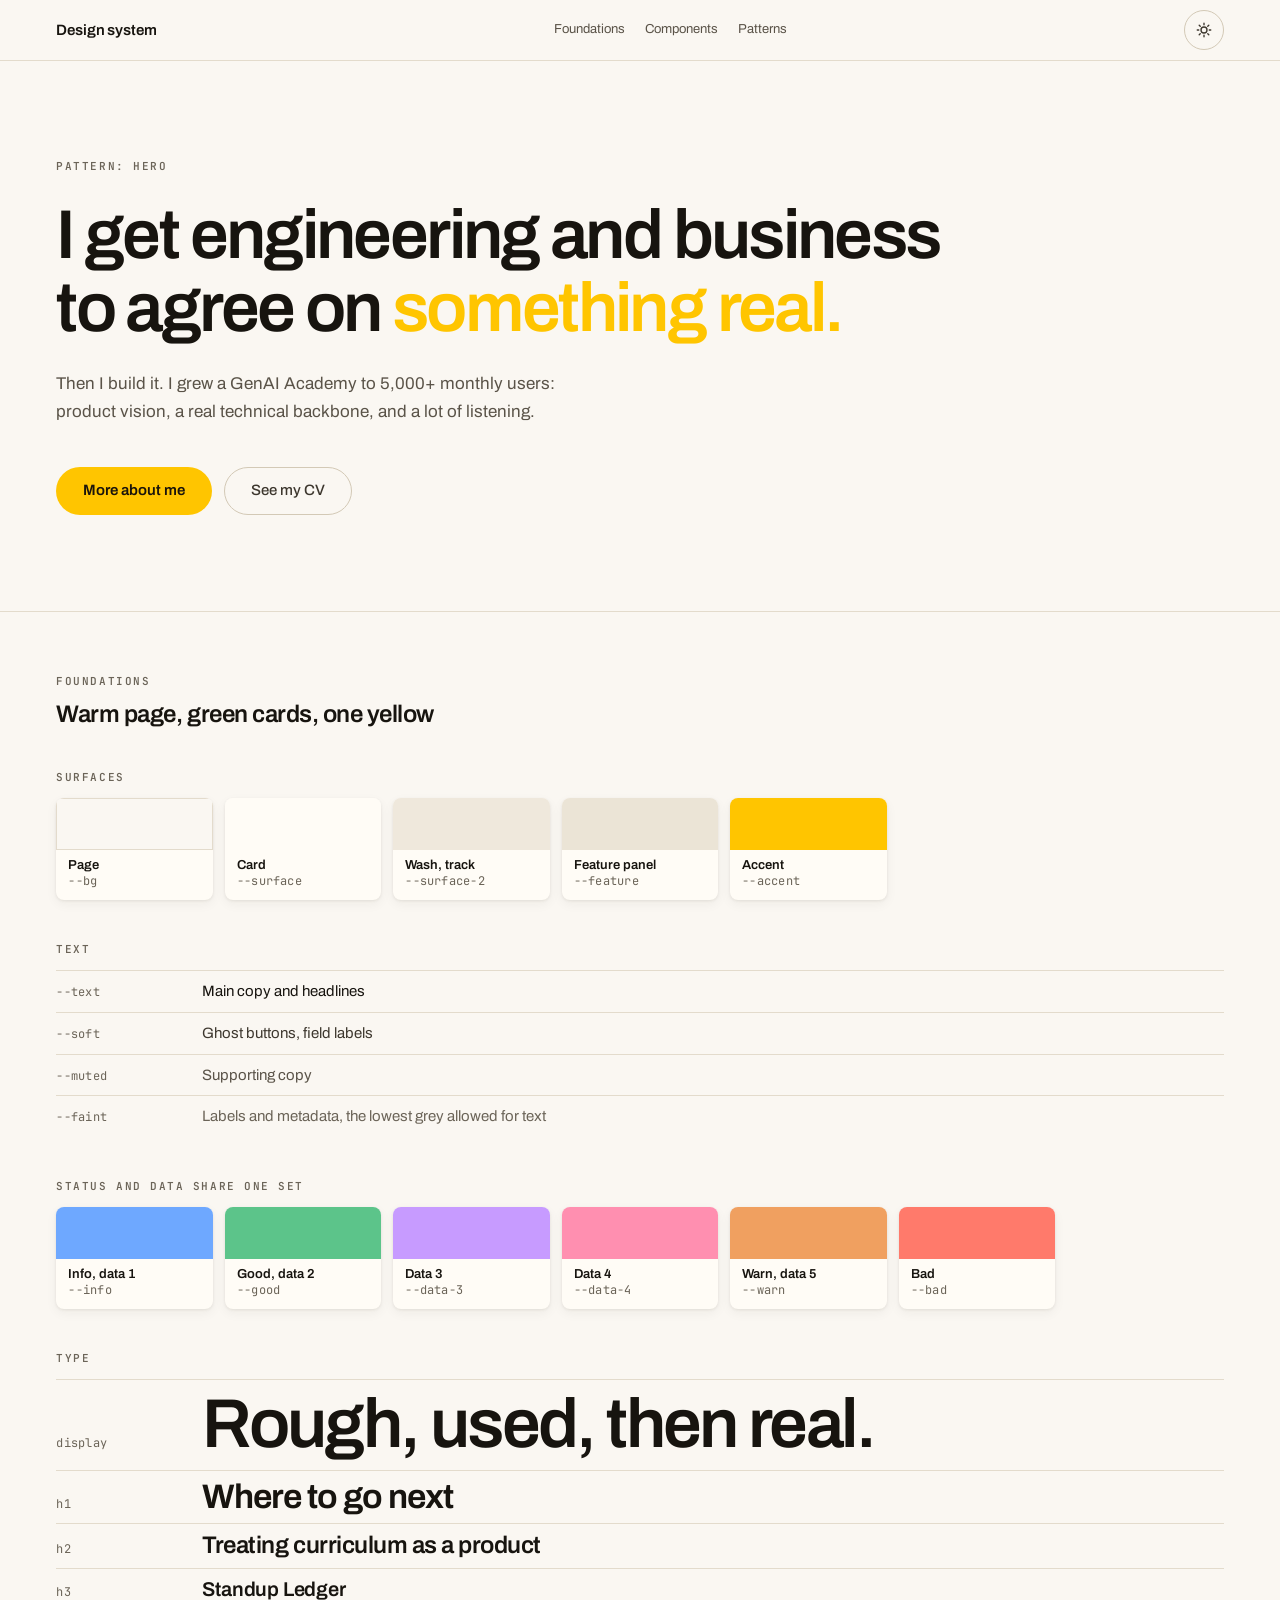
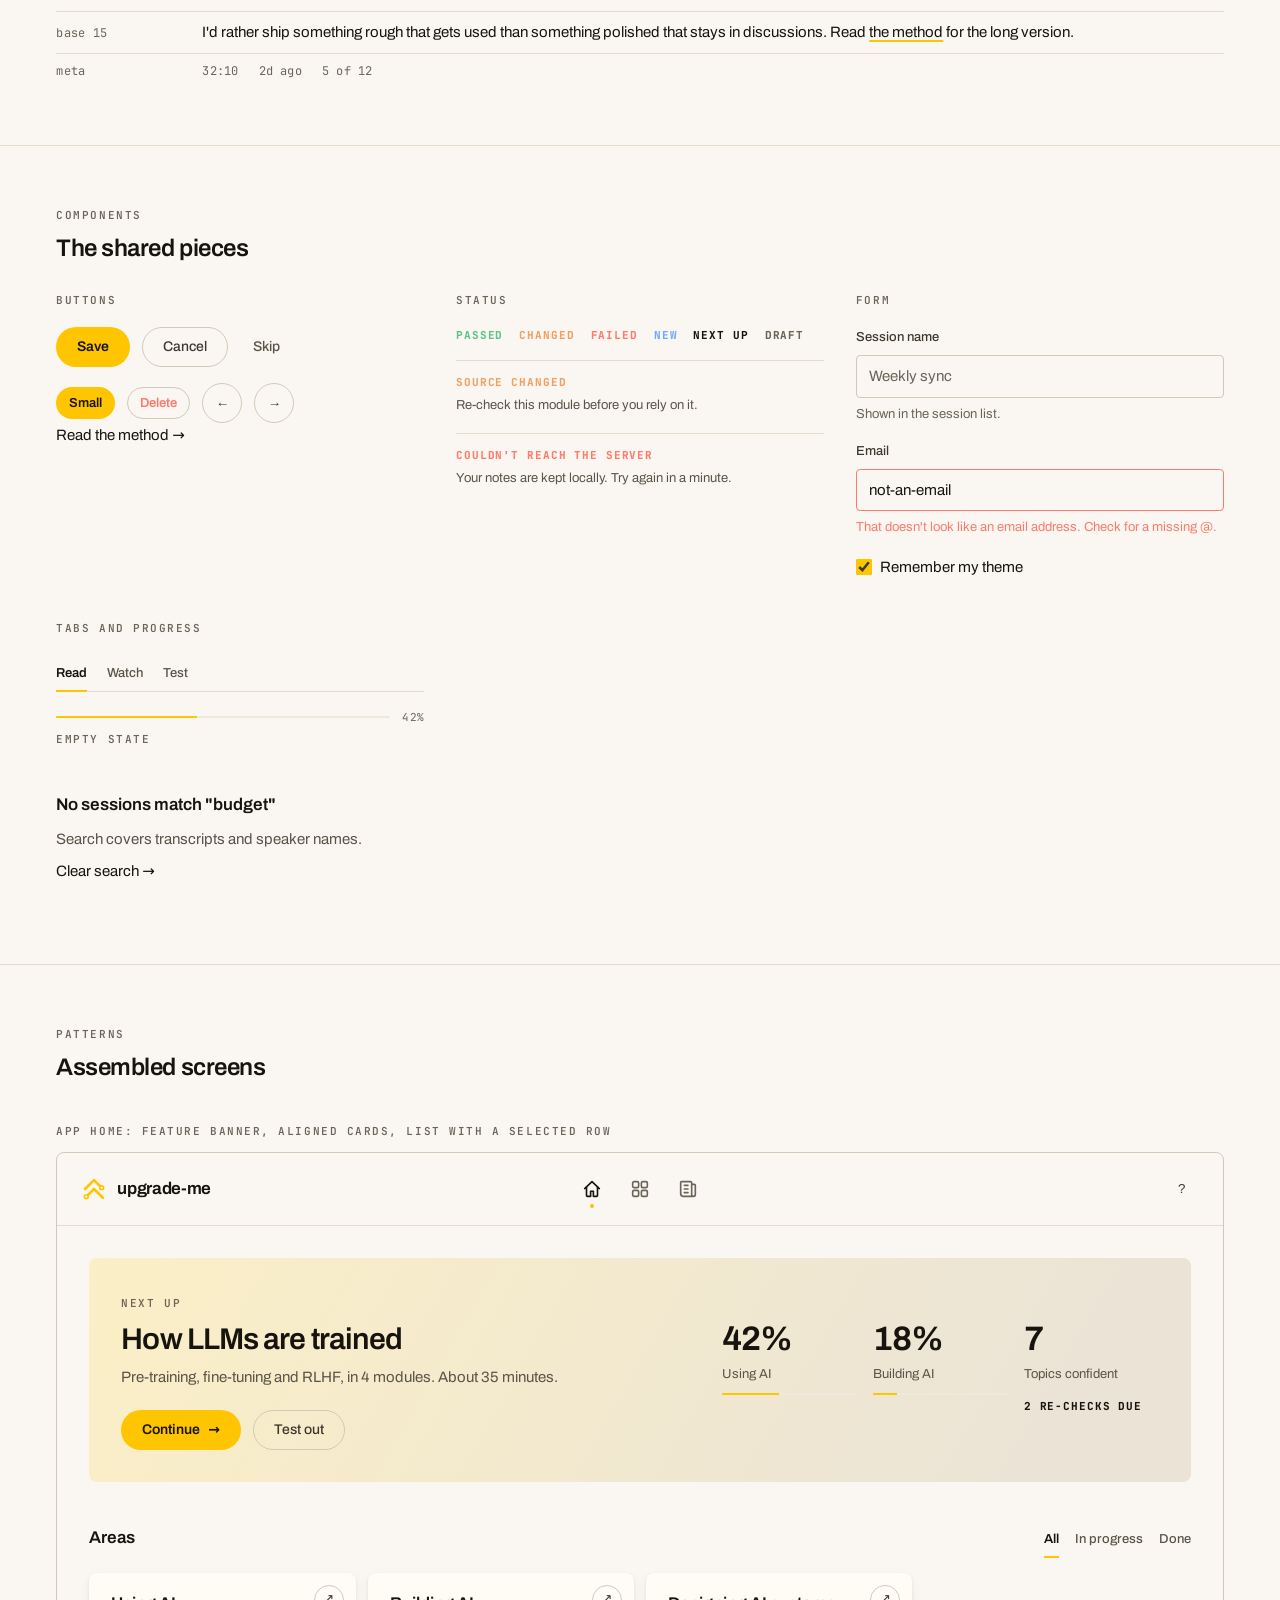
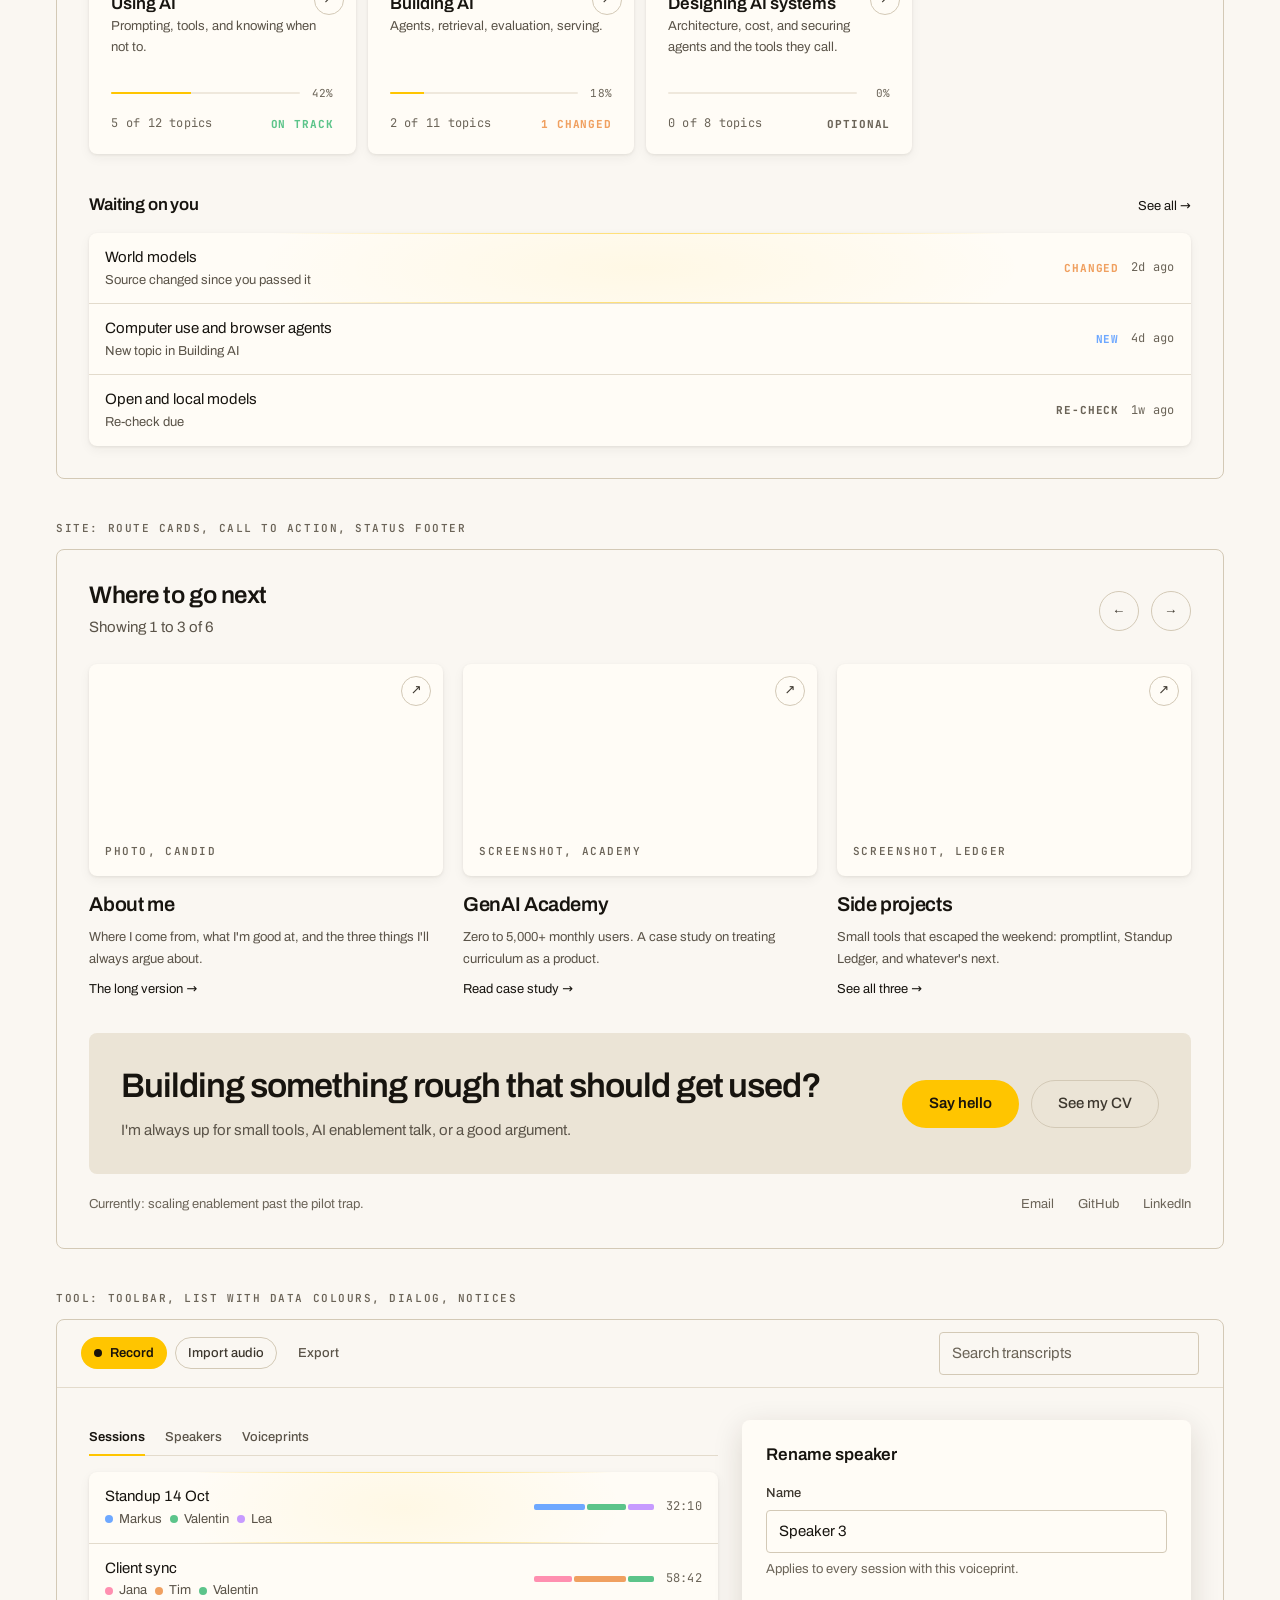
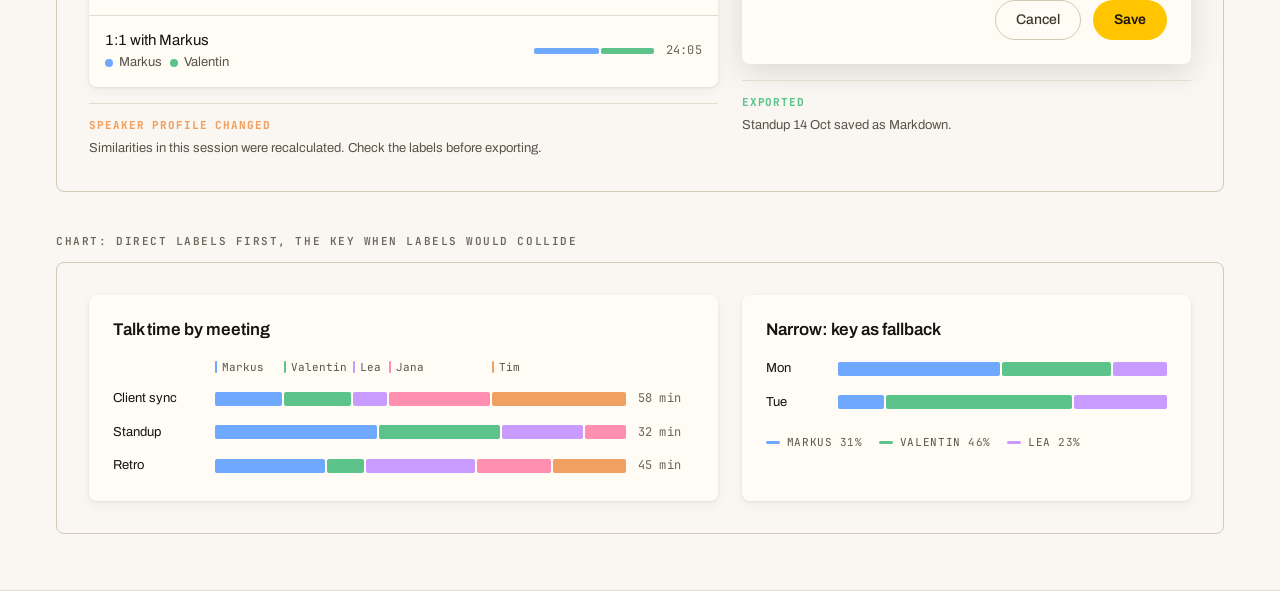
==== commit d8edf70a: "Review rounds 1 to 3: proposed elements, self-hosted fonts Proposed reference elements live in css/p" ====
--- a/reference/index.html
+++ b/reference/index.html
@@ -6,8 +6,6 @@
   <title>Design system reference</title>
   <script src="../js/theme.js"></script>
   <link rel="stylesheet" href="../css/fonts.css">
-  <!-- Local preview only, until scripts/fetch-fonts.sh has run. Apps never load this. -->
-  <link rel="stylesheet" href="https://fonts.googleapis.com/css2?family=Archivo:wdth,wght@62..125,100..900&family=JetBrains+Mono:wght@100..800&display=swap">
   <link rel="stylesheet" href="../css/tokens.css">
   <link rel="stylesheet" href="../css/base.css">
   <link rel="stylesheet" href="../css/components.css">
--- a/css/fonts.css
+++ b/css/fonts.css
@@ -13,7 +13,7 @@
 
 @font-face {
   font-family: "JetBrains Mono";
-  src: url("../fonts/jetbrains-mono-latin-var.woff2") format("woff2");
+  src: url("../fonts/jetbrains-mono-var.woff2") format("woff2");
   font-weight: 100 800;
   font-style: normal;
   font-display: swap;
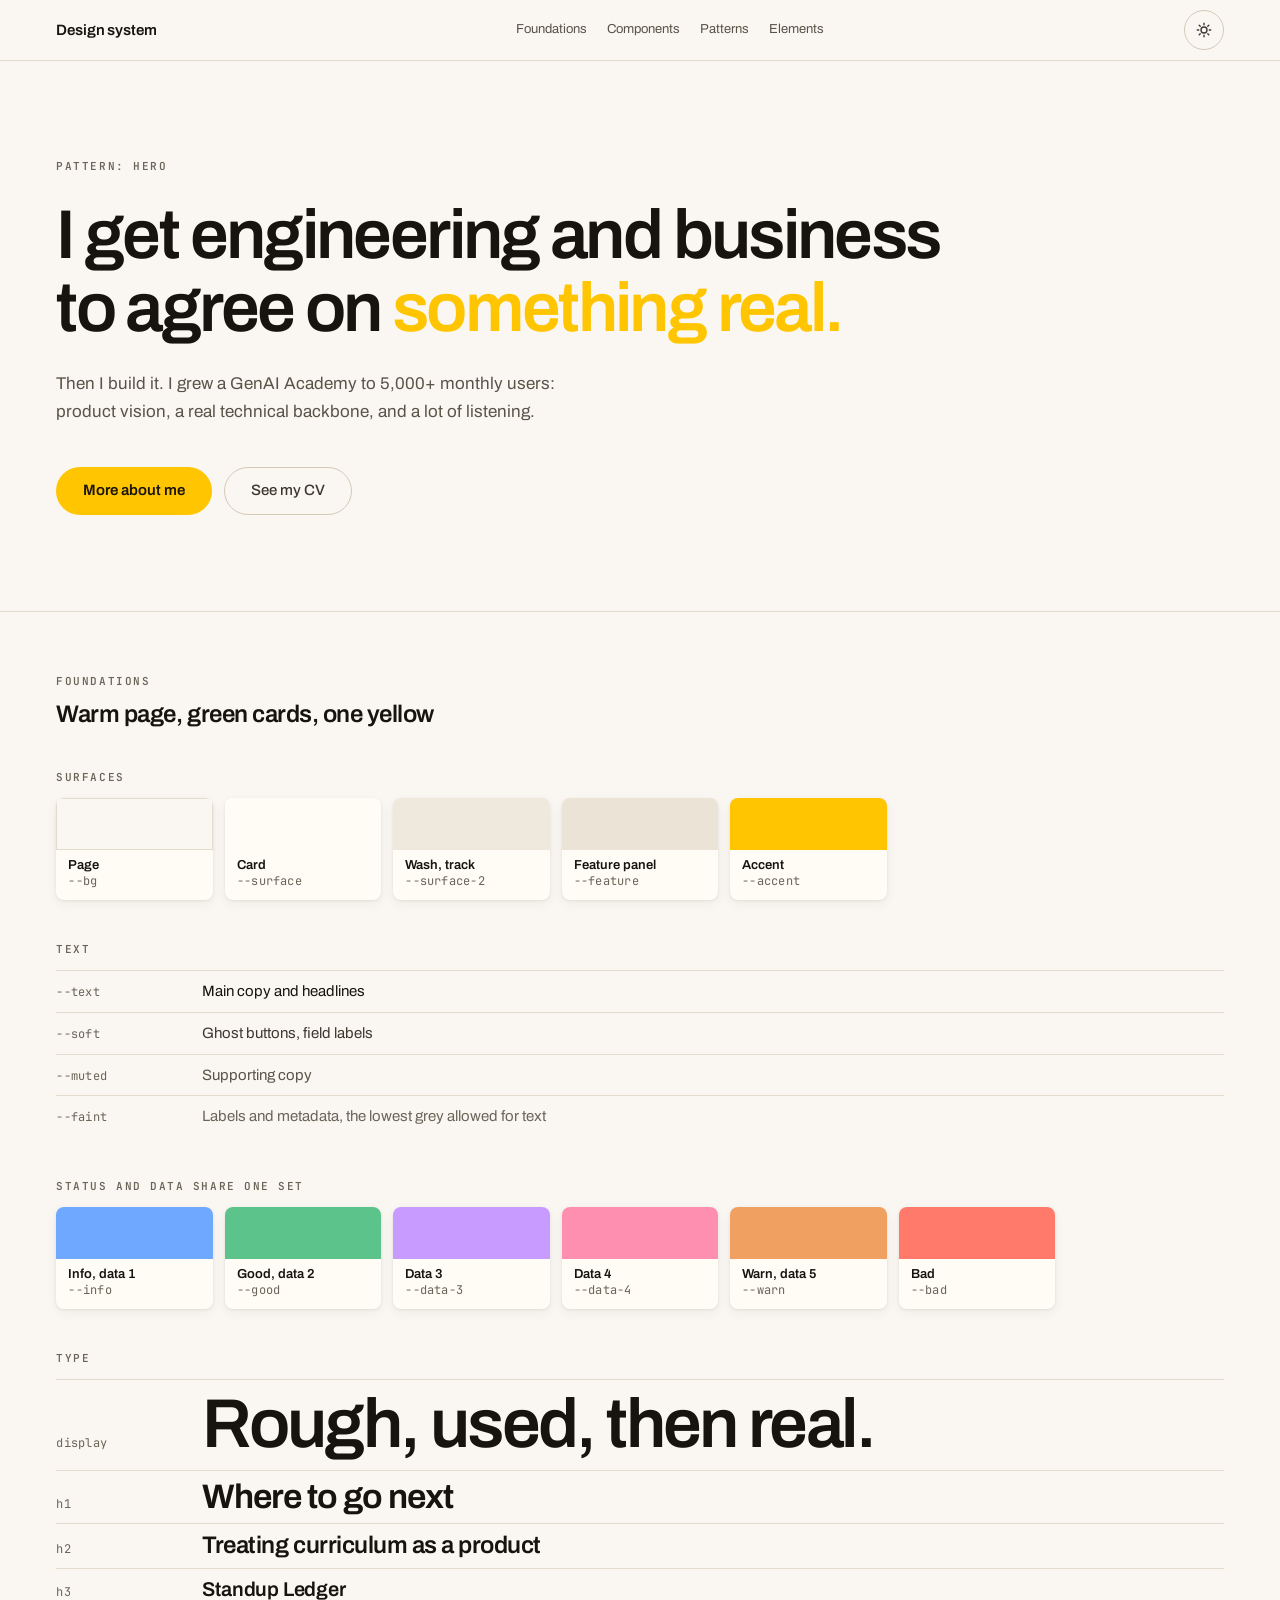
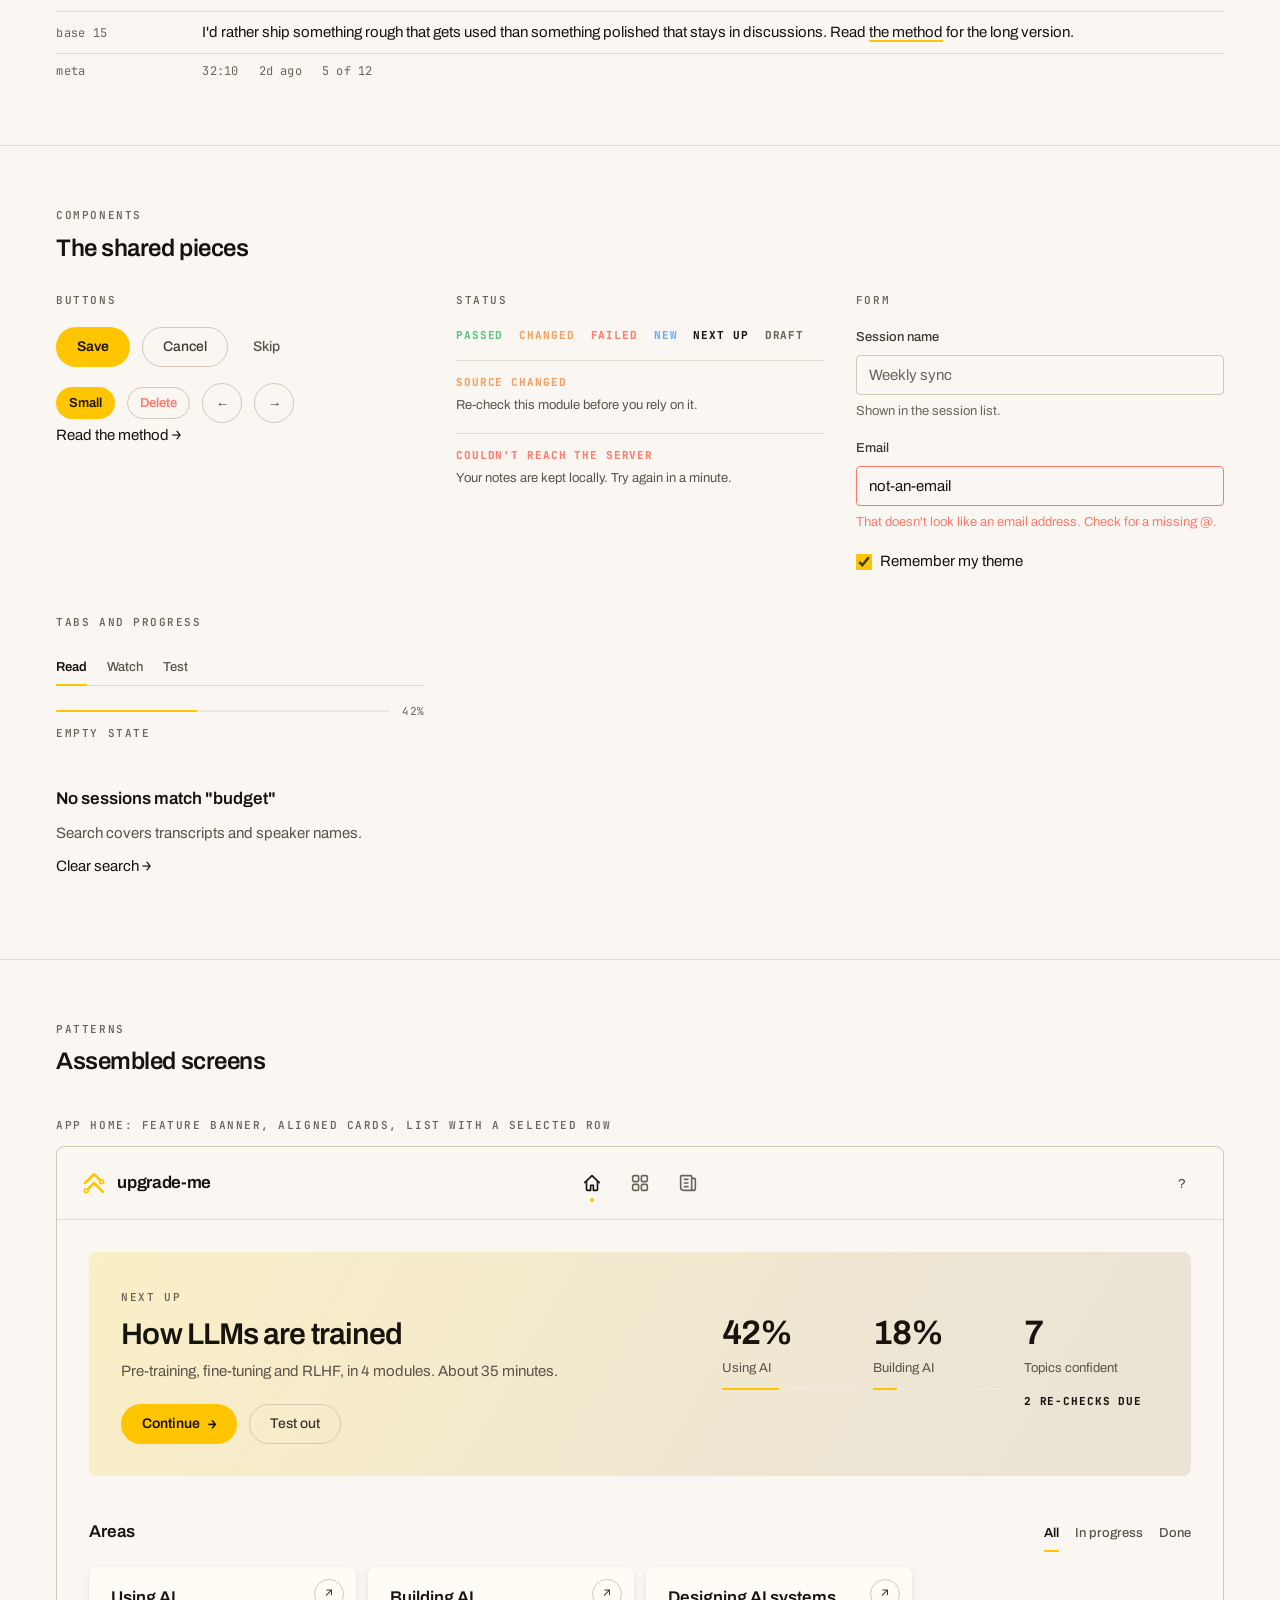
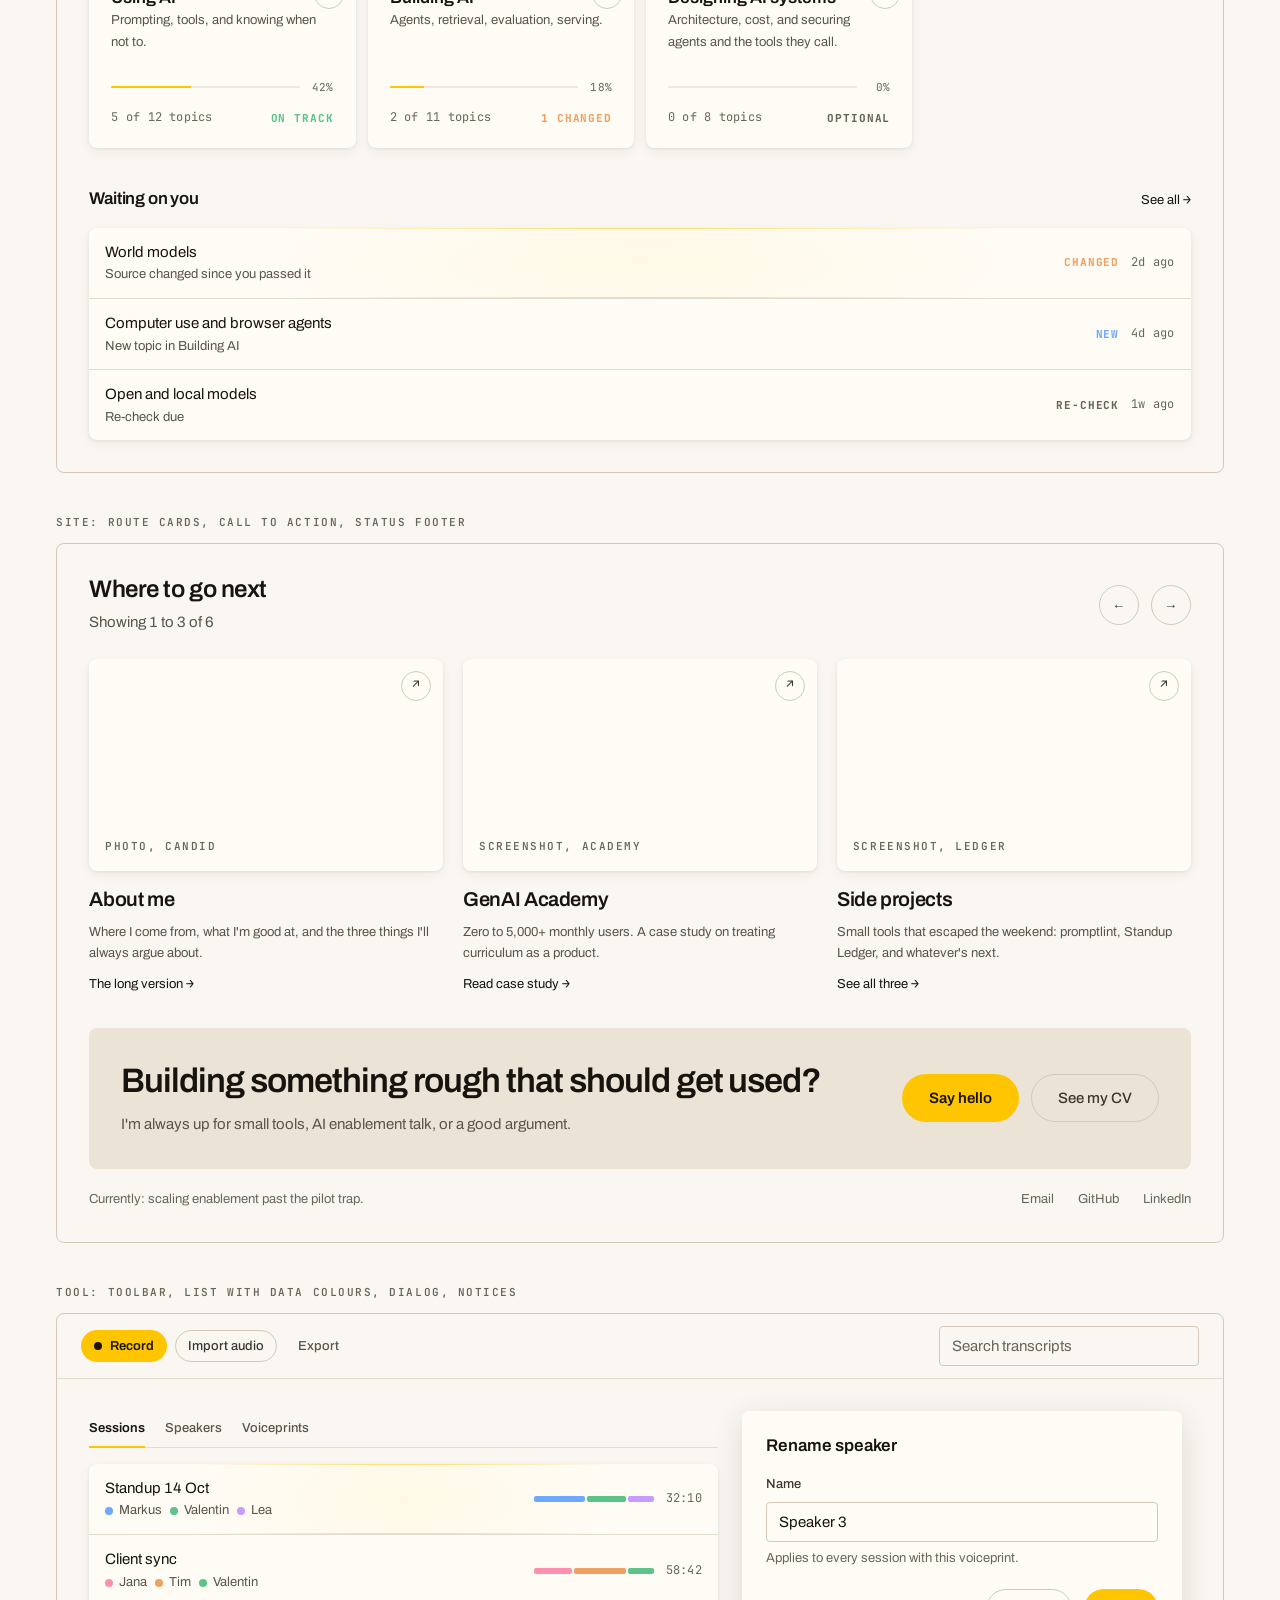
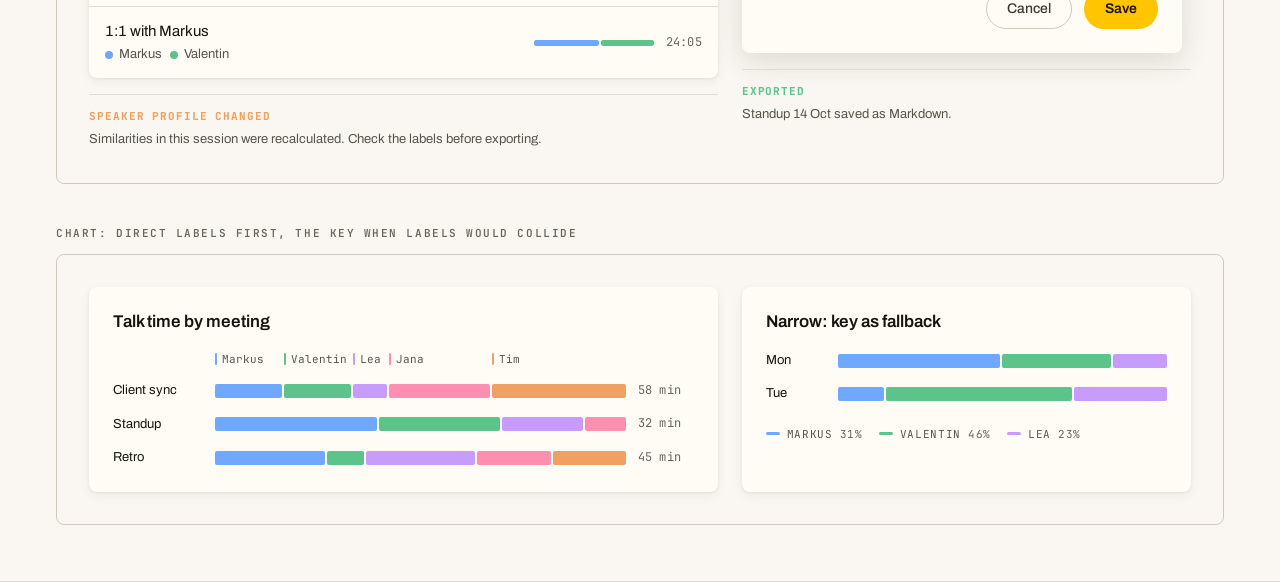
==== commit d16a25ab: "Promote the reviewed elements into the system The accepted elements from the 2026-10-14 review now s" ====
--- a/reference/index.html
+++ b/reference/index.html
@@ -66,7 +66,7 @@
   <div class="container site">
     <strong style="letter-spacing: var(--tracking-h3)">Design system</strong>
     <nav class="ref-nav">
-      <a href="#foundations">Foundations</a><a href="#components">Components</a><a href="#patterns">Patterns</a>
+      <a href="#foundations">Foundations</a><a href="#components">Components</a><a href="#patterns">Patterns</a><a href="elements.html">Elements</a>
     </nav>
     <button class="icon-btn" id="theme-btn" type="button" aria-label="Switch theme" title="Switch theme">
       <svg viewBox="0 0 24 24" fill="none" stroke="currentColor" stroke-width="1.8" stroke-linecap="round" stroke-linejoin="round" aria-hidden="true"><circle cx="12" cy="12" r="4"/><path d="M12 3v2M12 19v2M3 12h2M19 12h2M5.6 5.6l1.4 1.4M17 17l1.4 1.4M5.6 18.4 7 17M17 7l1.4-1.4"/></svg>
--- a/css/tokens.css
+++ b/css/tokens.css
@@ -52,6 +52,11 @@
   --width-prose: 68ch;
   --width-app: 1200px;
   --width-site: 1560px;
+
+  /* Height of every control that sits in a bar: dropdowns, segments, fields, toggles, sort,
+     and the buttons beside them. One value, so a bar never has a control standing taller
+     than its neighbour. The same as .btn: generous, not squished. 44px on a phone. */
+  --control-h: 40px;
 
   /* ---- shape --------------------------------------------------------- */
   --radius-sm: 4px;   /* fields, chips, small controls */
--- a/css/base.css
+++ b/css/base.css
@@ -30,6 +30,27 @@
 :not(pre) > code { background: var(--surface-2); padding: 1px 5px; border-radius: var(--radius-sm); }
 pre { background: var(--surface); border: 1px solid var(--line); border-radius: var(--radius-lg); padding: var(--space-4); overflow-x: auto; }
 
+kbd {
+  display: inline-block; min-width: 20px; padding: 1px 5px; border-radius: var(--radius-sm);
+  border: 1px solid var(--line-2); border-bottom-width: 2px; background: var(--surface);
+  font: var(--weight-medium) 11px / 1.4 var(--mono); color: var(--muted); text-align: center;
+}
+/* A search hit. The only highlight block in content. */
+mark { background: var(--accent-soft); color: inherit; border-radius: 2px; padding: 0 1px; }
+
+/* Number fields have no native spinner: it is squished inside the box and nobody uses it.
+   Where nudging a value is the point, .stepper-input puts - and + outside the field. */
+input[type="number"] { -moz-appearance: textfield; appearance: textfield; }
+input[type="number"]::-webkit-inner-spin-button, input[type="number"]::-webkit-outer-spin-button { -webkit-appearance: none; margin: 0; }
+
+/* ---- scrollbars: calm, never the lightest thing on screen ------------- */
+* { scrollbar-width: thin; scrollbar-color: var(--line-2) transparent; }
+::-webkit-scrollbar { width: 10px; height: 10px; }
+::-webkit-scrollbar-track { background: transparent; }
+::-webkit-scrollbar-thumb { background: var(--line-2); border-radius: 10px; border: 3px solid transparent; background-clip: padding-box; }
+::-webkit-scrollbar-thumb:hover { background-color: var(--line-3); }
+::-webkit-scrollbar-button { display: none; }
+
 /* ---- links ----------------------------------------------------------- */
 a { color: var(--accent-ink); text-decoration: none; transition: color var(--dur-fast) var(--ease); }
 a:hover { color: var(--text); }
--- a/css/components.css
+++ b/css/components.css
@@ -46,7 +46,7 @@
   align-items: center;
   justify-content: center;
   gap: var(--space-2);
-  min-height: 40px;
+  min-height: var(--control-h);
   padding: 0 var(--space-5);
   border: 1px solid transparent;
   border-radius: var(--radius-button);
@@ -89,8 +89,10 @@
 .icon-btn.bare { border-color: transparent; width: 34px; height: 34px; }
 .icon-btn svg { width: 18px; height: 18px; }
 
-/* Arrow characters belong to the label, so they inherit its colour; they nudge on hover. */
-.arrow { display: inline-block; transition: transform var(--dur) var(--ease); }
+/* Arrow characters belong to the label, so they inherit its colour; they nudge on hover.
+   Set in JetBrains Mono: Archivo has no arrows or tick, so they would come from whatever
+   fallback font the OS picks (hindsight moved to SVG for the same reason). */
+.arrow { display: inline-block; font-family: var(--mono); transition: transform var(--dur) var(--ease); }
 a:hover .arrow, .btn:hover .arrow { transform: translateX(2px); }
 
 /* ---- navigation -------------------------------------------------------- */
@@ -143,7 +145,7 @@
   position: absolute; top: 12px; right: 12px;
   width: 30px; height: 30px; display: grid; place-items: center;
   border-radius: 50%; border: 1px solid var(--line-2);
-  font-size: 13px; color: var(--soft);
+  font: 13px var(--mono); color: var(--soft);
   transition: border-color var(--dur-fast) var(--ease), color var(--dur-fast) var(--ease);
 }
 a:hover .go { border-color: var(--accent-mark); color: var(--accent-mark); }
@@ -219,7 +221,7 @@
 
 .input, .select, .textarea {
   width: 100%;
-  min-height: 40px;
+  min-height: var(--control-h);
   padding: var(--space-2) var(--space-3);
   border: 1px solid var(--line-2);
   border-radius: var(--radius-sm);
@@ -228,6 +230,9 @@
   font: inherit;
   transition: border-color var(--dur-fast) var(--ease);
 }
+/* Single-line fields are exactly one control tall, so they line up with the buttons beside
+   them (min-height alone let padding and line-height push them to 43px). */
+.input, .select { height: var(--control-h); padding-block: 0; }
 .textarea { min-height: 96px; resize: vertical; line-height: var(--leading-body); }
 .input::placeholder, .textarea::placeholder { color: var(--faint); }
 .input:hover, .select:hover, .textarea:hover { border-color: var(--line-3); }
@@ -283,3 +288,325 @@
    Without JS nothing is hidden, because the hidden state needs .js on <html>. */
 .js [data-reveal] { opacity: 0; transform: translateY(var(--reveal-rise)); transition: opacity var(--dur-reveal) var(--ease), transform var(--dur-reveal) var(--ease); }
 .js [data-reveal].in { opacity: 1; transform: none; }
+
+/* ---- app bar: brand left, symbol nav centred, tools right ------------- */
+.appbar {
+  display: grid; grid-template-columns: 1fr auto 1fr; align-items: center; gap: var(--space-4);
+  min-height: 60px; padding: 0 var(--space-6); border-bottom: 1px solid var(--line);
+}
+.appbar .brand { display: flex; align-items: center; gap: 10px; font-weight: var(--weight-bold); letter-spacing: -.02em; font-size: var(--text-md); color: var(--text); }
+.appbar .brand svg { width: 26px; height: 26px; color: var(--accent-mark); flex: none; }
+.appbar .tools { justify-self: end; display: flex; align-items: center; gap: var(--space-1); }
+@media (max-width: 640px) {
+  .appbar { grid-template-columns: auto 1fr auto; padding: 0 var(--space-4); }
+  .appbar .brand span { display: none; }
+  .appbar .icon-nav { justify-self: center; }
+}
+
+/* ---- menu: our own, never the platform's ------------------------------ */
+/* Uses the popover attribute (light dismiss, Esc, top layer) so it needs no JS.
+   Selected = a tick; keyboard position = a wash. The two must never look alike. */
+.menu {
+  margin: 0; inset: unset; position: fixed; min-width: 200px; padding: var(--space-1);
+  border: 0; border-radius: var(--radius-md); background: var(--surface); color: var(--text);
+  box-shadow: 0 0 0 1px var(--line-2), var(--shadow-pop);
+}
+.menu > button, .menu > a {
+  display: grid; grid-template-columns: 16px 1fr auto; align-items: center; gap: var(--space-2);
+  width: 100%; padding: 7px var(--space-2); border: 0; border-radius: var(--radius-sm);
+  background: none; color: var(--text); font: inherit; font-size: var(--text-sm); text-align: left; cursor: pointer;
+}
+.menu > :hover, .menu > :focus-visible { background: var(--surface-2); outline: none; }
+.menu > [aria-checked="true"]::before { content: "✓"; font-family: var(--mono); color: var(--accent-ink); }
+.menu > :not([aria-checked="true"])::before { content: ""; }
+.menu .hint { font-family: var(--mono); font-size: 11px; color: var(--faint); }
+.menu hr { margin: var(--space-1) var(--space-2); }
+.menu > .danger { color: var(--bad); }
+/* Anchor the menu under its trigger where the browser supports anchor positioning. */
+.menu-trigger { anchor-name: --menu; }
+@supports (position-anchor: --menu) {
+  .menu { position-anchor: --menu; top: anchor(bottom); left: anchor(left); margin-top: 6px; position-try-fallbacks: flip-block; }
+}
+
+/* ---- filter and sort bars ---------------------------------------------- */
+/* Filters on the left, sort on the right (the leftmost of the right-hand group). Every
+   control in a bar is exactly --control-h tall: a segmented control standing taller than
+   the dropdown beside it is a defect, not a detail. Controls that open a list are rounded
+   rectangles, never pills. */
+.filterbar { display: flex; flex-wrap: wrap; align-items: center; gap: var(--space-2); }
+.filterbar > .end { margin-left: auto; display: flex; align-items: center; gap: var(--space-2); }
+.picker {
+  display: inline-flex; align-items: center; gap: var(--space-2); height: var(--control-h); padding: 0 10px 0 14px;
+  border: 1px solid var(--line-2); border-radius: var(--radius-md); background: transparent;
+  color: var(--soft); font: var(--weight-medium) var(--text-sm) / 1 var(--font); white-space: nowrap; cursor: pointer;
+  transition: border-color var(--dur-fast) var(--ease), color var(--dur-fast) var(--ease), background-color var(--dur-fast) var(--ease);
+}
+.picker:hover { border-color: var(--line-3); color: var(--text); }
+.picker .k { color: var(--faint); font-weight: var(--weight-regular, 400); }
+.picker svg { width: 14px; height: 14px; color: var(--faint); flex: none; }
+/* A filter that is narrowing the list says so: its value is ink and its border is lit. */
+.picker.set { border-color: var(--line-3); color: var(--text); }
+/* An on/off filter: pressed reads as pressed without opening anything. */
+.picker[aria-pressed] { padding: 0 14px; }
+.picker[aria-pressed="true"] { background: var(--accent-soft); border-color: var(--accent-mark); color: var(--text); }
+/* Sort = reverse-order icon on the left, the key dropdown on the right. */
+.sort { display: inline-flex; align-items: center; gap: 0; }
+.sort .dir {
+  display: inline-grid; place-items: center; width: var(--control-h); height: var(--control-h); padding: 0;
+  border: 0; border-radius: var(--radius-md); background: transparent; color: var(--soft); cursor: pointer;
+}
+.sort .dir:hover { background: var(--surface-2); color: var(--text); }
+.sort .dir svg { width: 16px; height: 16px; transition: transform var(--dur) var(--ease); }
+.sort .dir[aria-pressed="true"] svg { transform: scaleY(-1); }
+.filterbar .find { width: 220px; }
+.filterbar .clear { height: var(--control-h); border: 0; background: none; padding: 0 var(--space-2); color: var(--muted); font: var(--weight-medium) var(--text-sm) var(--font); cursor: pointer; }
+.filterbar .clear:hover { color: var(--text); }
+.filterbar .count { font-family: var(--mono); font-size: 11px; color: var(--faint); }
+
+/* ---- dialog: native <dialog>, our look ------------------------------------ */
+.dialog {
+  width: min(440px, calc(100vw - 32px)); padding: var(--space-6); border: 0;
+  border-radius: var(--radius-lg); background: var(--surface); color: var(--text); box-shadow: var(--shadow-pop);
+}
+.dialog::backdrop { background: rgba(10, 9, 8, .55); }
+.dialog h3 { margin-bottom: var(--space-2); }
+.dialog .actions { display: flex; justify-content: flex-end; gap: var(--space-2); margin-top: var(--space-6); }
+
+/* ---- toast: background results and Undo ------------------------------- */
+/* Bottom-left, stacked. Info 4.2s, with an action 12s (Undo must still be there when
+   you look up), errors 10s. Timings from loquol; behaviour in js/components.js. */
+.toast-host { position: fixed; left: var(--space-5); bottom: var(--space-5); z-index: var(--z-toast); display: grid; gap: var(--space-2); }
+.toast {
+  display: flex; align-items: center; gap: var(--space-4); max-width: 420px; padding: var(--space-3) var(--space-4);
+  border-radius: var(--radius-md); background: var(--surface); color: var(--text); font-size: var(--text-sm);
+  box-shadow: 0 0 0 1px var(--line-2), var(--shadow-pop);
+  opacity: 0; transform: translateY(var(--reveal-rise)); transition: opacity var(--dur) var(--ease), transform var(--dur) var(--ease);
+}
+.toast.show { opacity: 1; transform: none; }
+.toast .kind { font-family: var(--mono); font-size: 11px; font-weight: var(--weight-bold); letter-spacing: var(--tracking-status); text-transform: uppercase; }
+.toast.error .kind { color: var(--bad); }
+.toast.good .kind { color: var(--good); }
+.toast button { margin-left: auto; border: 0; background: none; padding: 0; color: var(--accent-ink); font: var(--weight-semibold) var(--text-sm) var(--font); cursor: pointer; }
+.toast button:hover { text-decoration: underline; text-decoration-color: var(--accent-mark); }
+
+/* ---- segmented control: state readable without opening anything ------- */
+/* Shape rule (06c): a rectangle is anything that holds a value (field, dropdown, segments,
+   toggles) and any button in a row with them; a pill is an action standing on its own. */
+.seg { display: inline-flex; height: var(--control-h); padding: 4px; gap: 2px; border-radius: var(--radius-md); background: var(--surface-2); }
+.seg > button {
+  height: 100%; padding: 0 var(--space-3); border: 0; border-radius: var(--radius-sm);
+  background: none; color: var(--muted); font: var(--weight-medium) var(--text-sm) var(--font); cursor: pointer;
+  transition: color var(--dur-fast) var(--ease), background-color var(--dur-fast) var(--ease);
+}
+.seg > button:hover { color: var(--text); }
+.seg > button > svg { display: block; width: 16px; height: 16px; }
+.seg.icons > button { padding: 0 10px; }
+.filterbar .btn, .find-replace .btn { border-radius: var(--radius-md); }
+.seg > [aria-pressed="true"] { background: var(--surface); color: var(--text); box-shadow: 0 1px 2px rgba(0, 0, 0, .15); }
+
+/* ---- choice cards: picks with a line of explanation ---------------------- */
+.choices { display: grid; grid-template-columns: repeat(auto-fill, minmax(220px, 1fr)); gap: var(--space-3); }
+.choice { position: relative; display: grid; gap: 2px; padding: var(--space-4); padding-left: 44px; border-radius: var(--radius-lg); background: var(--surface); box-shadow: var(--shadow); cursor: pointer; transition: background-color var(--dur-fast) var(--ease); }
+.choice:hover { background: color-mix(in srgb, var(--surface-2) 45%, var(--surface)); }
+.choice input { position: absolute; left: var(--space-4); top: calc(var(--space-4) + 3px); width: 16px; height: 16px; margin: 0; accent-color: var(--accent); }
+.choice strong { font-weight: var(--weight-semibold); }
+.choice span { font-size: var(--text-sm); color: var(--muted); }
+.choice:has(input:checked) { box-shadow: inset 0 0 0 1px var(--accent-mark), var(--shadow); }
+
+/* ---- stepper: where you are in a short flow --------------------------- */
+.steps { display: flex; gap: 6px; max-width: 220px; }
+.steps > span { flex: 1; height: 3px; border-radius: 2px; background: var(--surface-2); transition: background-color var(--dur-reveal) var(--ease); }
+.steps > .on { background: var(--accent-mark); }
+/* A count is optional. It sits left-aligned on the side away from the page edge: below the
+   bars when the stepper is at the top of the page, above them when it is at the bottom. */
+.stepper { display: grid; gap: var(--space-2); justify-items: start; max-width: 220px; }
+.stepper .steps { width: 100%; }
+
+/* ---- find bar: Ctrl+F on screen, Ctrl+K searches the database ----------- */
+.find { display: flex; align-items: center; gap: var(--space-2); padding: 0 var(--space-2) 0 var(--space-3); height: var(--control-h); border: 1px solid var(--line-2); border-radius: var(--radius-md); }
+.find:focus-within { outline: 2px solid var(--accent); outline-offset: -1px; border-color: transparent; }
+.find input { flex: 1; min-width: 0; border: 0; background: none; color: var(--text); font: inherit; font-size: var(--text-sm); outline: none; }
+.find .count { font-family: var(--mono); font-size: 11px; color: var(--faint); }
+.find .icon-btn { width: 26px; height: 26px; border: 0; }
+/* Prev and next only exist once there is something to step through. */
+.find:has(input:placeholder-shown) .step { display: none; }
+/* Optional search modes (match case, whole word): small toggles inside the field. */
+.find .opt { height: 22px; min-width: 24px; padding: 0 5px; border: 1px solid transparent; border-radius: var(--radius-sm); background: none; color: var(--faint); font: var(--weight-semibold) 11px var(--mono); cursor: pointer; }
+.find .opt:hover { color: var(--text); }
+.find .opt.word { text-decoration: underline; text-underline-offset: 3px; }
+.find .opt[aria-pressed="true"] { border-color: var(--accent-mark); color: var(--text); background: var(--accent-soft); }
+.find-replace { display: grid; gap: var(--space-2); }
+.find-replace .row { gap: var(--space-2); flex-wrap: nowrap; }
+.find-replace .find { flex: 1; }
+
+/* ---- long jobs: the button is the progress ------------------------------ */
+/* A ring that fills as work completes; no text beside it; the ring says it. */
+.job { position: relative; display: inline-grid; place-items: center; width: 40px; height: 40px; border-radius: 50%; border: 0; background: none; color: var(--soft); cursor: pointer; }
+.job::before {
+  content: ""; position: absolute; inset: 0; border-radius: 50%;
+  background: conic-gradient(var(--accent-mark) calc(var(--p, 0) * 1%), var(--surface-2) 0);
+  -webkit-mask: radial-gradient(circle, transparent 17px, #000 18px); mask: radial-gradient(circle, transparent 17px, #000 18px);
+}
+.job svg { width: 18px; height: 18px; }
+
+/* ---- who spoke: one line, coloured names ------------------------------------ */
+/* No chips. A person keeps one colour wherever they appear, and the name carries it, the way
+   a status word does. Shares in mono; anyone under 1% folds into one quiet "+n" when
+   showing them would cost room. */
+.who { display: flex; flex-wrap: wrap; align-items: baseline; gap: var(--space-2) var(--space-4); font-size: var(--text-sm); }
+.who > span { color: var(--c, var(--text)); font-weight: var(--weight-medium); }
+.who b { font: var(--weight-medium) 11px var(--mono); color: var(--faint); }
+.who > .anon { color: var(--muted); font-style: italic; font-weight: var(--weight-regular, 400); }
+.who > .more { color: var(--faint); font-weight: var(--weight-regular, 400); }
+
+/* ---- pipeline: stages of readiness ------------------------------------- */
+/* One icon per stage (HQ, speakers, notes); the colour says the state, so there is no tick.
+   Done: --good on a --good tint. Pending: faint. Marked done by hand: the done colours with a
+   dashed outline, so it never passes for one that was actually met. The tooltip names it.
+   From loquol's readiness chips. */
+.pipeline { display: inline-flex; gap: 4px; }
+.pipeline > span { display: inline-grid; place-items: center; width: 28px; height: 24px; border-radius: var(--radius-sm); color: var(--faint); }
+.pipeline svg { width: 15px; height: 15px; }
+.pipeline > .done { color: var(--good); background: color-mix(in srgb, var(--good) 14%, transparent); }
+.pipeline > .manual { color: var(--good); background: color-mix(in srgb, var(--good) 8%, transparent); outline: 1px dashed color-mix(in srgb, var(--good) 60%, transparent); outline-offset: -1px; }
+
+/* ---- table: numbered columns for long sequences, not chip soup -------------- */
+.table { width: 100%; border-collapse: collapse; font-size: var(--text-sm); }
+.table th { text-align: left; font-family: var(--mono); font-size: 11px; font-weight: var(--weight-medium); letter-spacing: var(--tracking-status); text-transform: uppercase; color: var(--faint); padding: var(--space-2) var(--space-3); border-bottom: 1px solid var(--line); }
+.table td { padding: var(--space-2) var(--space-3); border-bottom: 1px solid var(--line); }
+.table td.n, .table th.n { width: 1%; white-space: nowrap; font-family: var(--mono); color: var(--faint); }
+.table td.numeric { text-align: right; font-family: var(--mono); }
+/* Widths: a column that doesn't need room doesn't get it (.fit shrinks to its content and
+   never wraps), so the long-text column gets the width instead of wrapping early. */
+.table .fit { width: 1%; white-space: nowrap; }
+.table th.numeric { text-align: right; }
+/* Numbers and dates sort from their header. */
+.table .th-sort { display: inline-flex; align-items: center; gap: 4px; border: 0; padding: 0; background: none; color: inherit; font: inherit; letter-spacing: inherit; text-transform: inherit; cursor: pointer; }
+.table .th-sort:hover { color: var(--text); }
+.table .th-sort svg { width: 12px; height: 12px; opacity: .35; transition: transform var(--dur) var(--ease); }
+.table [aria-sort] .th-sort { color: var(--text); }
+.table [aria-sort] .th-sort svg { opacity: 1; color: var(--accent-mark); }
+.table [aria-sort="ascending"] .th-sort svg { transform: scaleY(-1); }
+/* Filters live on the column name too. Text: the magnifier opens a narrow field over the
+   header, on top of everything, so it feels temporary. A few repeating values: a funnel with
+   checkboxes. Dates: a funnel with presets. While a column filters, its icon is a funnel in
+   the accent colour, so a narrowed table never passes for the whole one. */
+.table th { position: relative; }
+.table .th-find, .table .th-filter { display: inline-grid; place-items: center; width: 20px; height: 20px; margin-left: 2px; vertical-align: middle; border: 0; padding: 0; border-radius: var(--radius-sm); background: none; color: var(--faint); cursor: pointer; }
+.table .th-find:hover, .table .th-filter:hover { color: var(--text); background: var(--surface-2); }
+.table .th-find svg, .table .th-filter svg { width: 12px; height: 12px; }
+.table .th-find .funnel, .table th.filtered .th-find .glass { display: none; }
+.table th.filtered .th-find .funnel { display: block; }
+.table th.filtered .th-find, .table th.filtered .th-filter { color: var(--accent-mark); }
+.table th .menu { font-family: var(--font); letter-spacing: 0; text-transform: none; font-weight: var(--weight-regular, 400); }
+.table .th-search { position: absolute; z-index: var(--z-menu); left: var(--space-1); top: 50%; transform: translateY(-50%); width: 200px; height: 32px; padding: 0 var(--space-3); border: 0; border-radius: var(--radius-md); background: var(--surface); color: var(--text); font: var(--text-sm) var(--font); letter-spacing: 0; text-transform: none; box-shadow: 0 0 0 1px var(--accent-mark), var(--shadow-pop); outline: none; }
+.table .th-search[hidden] { display: none; }
+
+/* ---- week bars: honest graphs ----------------------------------- */
+.week { display: grid; grid-template-columns: repeat(7, 1fr); gap: 6px; align-items: end; height: 72px; }
+.week > span { position: relative; display: block; height: calc(var(--v) * 1%); min-height: 3px; border-radius: 2px 2px 0 0; background: var(--accent-mark); }
+/* A zero day keeps a stub so the chart never looks broken, but in grey, never the data
+   colour, so it cannot pass for a small value. */
+.week > .zero { background: var(--line-2); }
+.week-labels { display: grid; grid-template-columns: repeat(7, 1fr); gap: 6px; margin-top: 6px; font-family: var(--mono); font-size: 11px; color: var(--faint); text-align: center; }
+
+/* ---- meter: tiers that make the decision easy ------------------------------------- */
+.meter { display: grid; grid-template-columns: minmax(0, 1fr) 120px 40px; gap: var(--space-3); align-items: center; font-size: var(--text-sm); }
+.meter .bar { height: 4px; border-radius: 2px; background: var(--surface-2); overflow: hidden; }
+.meter .bar > span { display: block; height: 100%; border-radius: 2px; }
+.meter.match .bar > span { background: var(--good); }
+.meter.possible .bar > span { background: var(--warn); }
+.meter.unlikely .bar > span { background: var(--line-3); }
+.meter .val { font-family: var(--mono); font-size: 11px; color: var(--faint); text-align: right; }
+
+/* ---- state page: asleep, offline, not found ------------------------------ */
+/* One page that has no second chance: system fonts only, no script, inline styles in
+   production (hindsight's asleep page). Says what is going on and what happens next. */
+.state-page { min-height: 70vh; display: grid; align-content: center; gap: var(--space-5); max-width: 720px; padding: var(--space-14) var(--gutter); }
+.state-page .status { display: flex; align-items: center; gap: 10px; font-family: var(--mono); font-size: 11px; letter-spacing: .2em; text-transform: uppercase; color: var(--faint); }
+.state-page .status::before { content: ""; width: 7px; height: 7px; border-radius: 50%; background: var(--accent-mark); opacity: .6; }
+.state-page h1 { font-size: clamp(33px, 6vw, 72px); line-height: .98; letter-spacing: -.045em; font-weight: var(--weight-bold); }
+.state-page p { color: var(--muted); max-width: 46ch; font-size: var(--text-md); }
+.state-page .stamp { font-family: var(--mono); font-size: var(--text-xs); color: var(--faint); }
+
+/* ---- front door: two columns ------------------------------------------------ */
+/* Most apps have no login at all (open, or a demo). The ones that can load the homelab
+   (GPU or CPU heavy) get this: the form in one column, the reason to be here in the other. */
+.door-split { display: grid; grid-template-columns: 1.1fr 1fr; min-height: 340px; }
+.door-split > * { display: grid; align-content: center; gap: var(--space-4); padding: var(--space-8); }
+.door-split > .side { background: var(--surface); }
+.door-split > .note { font-size: var(--text-sm); color: var(--muted); align-content: end; }
+.door-split h2 { font-size: 27px; letter-spacing: var(--tracking-h2); }
+.door-split .facts { list-style: none; margin: 0; padding: 0; display: grid; gap: var(--space-2); font: var(--text-xs) var(--mono); color: var(--muted); }
+.door-split form { width: min(340px, 100%); justify-self: center; display: grid; gap: var(--space-4); }
+.door-split form .btn { width: 100%; }
+.door-split .alt { font-size: var(--text-sm); color: var(--muted); text-align: center; }
+.door-split .label-row { display: flex; justify-content: space-between; align-items: baseline; }
+@media (max-width: 760px) { .door-split { grid-template-columns: 1fr; } .door-split > .side { order: 2; } }
+
+/* ---- settings: label and reason on the left, control on the right ---------- */
+.settings { display: grid; }
+.settings > div { display: grid; grid-template-columns: minmax(0, 1fr) auto; gap: var(--space-6); align-items: center; padding: var(--space-4) 0; border-top: 1px solid var(--line); }
+.settings > div:first-child { border-top: 0; }
+.settings > div > div:first-child strong { display: block; font-weight: var(--weight-medium); }
+.settings > div > div:first-child span { font-size: var(--text-sm); color: var(--muted); }
+@media (max-width: 560px) { .settings > div { grid-template-columns: 1fr; gap: var(--space-2); } }
+/* Groups, and the controls a setting can use: segments for a few options, a picker for many,
+   a field for free text or a number, a switch for on/off, a button for a one-off action. */
+.settings-group + .settings-group { margin-top: var(--space-6); }
+.settings-group > .eyebrow { display: block; padding-bottom: var(--space-1); }
+/* Fields you type into have no box: the value (or the placeholder, when empty) sits where a
+   control would, the pointer turns into a text cursor, and focus draws a thin yellow line. */
+.settings .input { width: 220px; height: var(--control-h); padding: 0 var(--space-1); border-color: transparent; border-radius: 0; font-size: var(--text-sm); text-align: right; cursor: text; }
+.settings .input:hover { border-color: transparent; }
+.settings .input:focus-visible { outline: none; border-color: transparent; box-shadow: inset 0 -1px 0 var(--accent-mark); }
+.settings .unit { display: inline-flex; align-items: center; gap: var(--space-2); font-size: var(--text-sm); color: var(--muted); }
+.settings .unit .input { width: 64px; text-align: center; font-family: var(--mono); padding: 0; }
+.stepper-input { display: inline-flex; align-items: center; gap: 4px; }
+.stepper-input > button { width: var(--control-h); height: var(--control-h); display: inline-grid; place-items: center; padding: 0; border: 0; border-radius: var(--radius-md); background: none; color: var(--soft); font: var(--weight-medium) 16px var(--mono); cursor: pointer; }
+.stepper-input > button:hover { background: var(--surface-2); color: var(--text); }
+.switch {
+  appearance: none; position: relative; flex: none; width: 36px; height: 20px; margin: 0;
+  border: 1px solid var(--line-2); border-radius: var(--radius-pill); background: var(--surface-2); cursor: pointer;
+  transition: background-color var(--dur-fast) var(--ease), border-color var(--dur-fast) var(--ease);
+}
+.switch::after {
+  content: ""; position: absolute; top: 2px; left: 2px; width: 14px; height: 14px; border-radius: 50%;
+  background: var(--muted); transition: transform var(--dur) var(--ease), background-color var(--dur-fast) var(--ease);
+}
+.switch:checked { background: var(--accent); border-color: transparent; }
+.switch:checked::after { transform: translateX(16px); background: var(--on-accent); }
+.switch:focus-visible { outline: 2px solid var(--accent); outline-offset: 2px; }
+
+/* ---- tooltips: on hover, styled as a small panel -------------------------- */
+/* Worth one: the name of an icon, its shortcut, what a number measures. Never the answer to
+   a question the screen asks: if it's worth asking, the answer is on screen. Short delay so
+   sweeping the mouse doesn't flash them. */
+.tip { position: relative; }
+.tip::after {
+  content: attr(data-tip); position: absolute; left: 50%; bottom: calc(100% + 8px); z-index: var(--z-menu);
+  transform: translateX(-50%); width: max-content; max-width: 260px; padding: var(--space-2) var(--space-3);
+  border-radius: var(--radius-md); background: var(--surface); color: var(--muted);
+  box-shadow: 0 0 0 1px var(--line-2), var(--shadow-pop);
+  font: var(--weight-regular, 400) var(--text-sm) / 1.4 var(--font); letter-spacing: 0; text-transform: none; text-align: left; white-space: normal;
+  opacity: 0; pointer-events: none; transition: opacity var(--dur-fast) var(--ease);
+}
+.tip:hover::after, .tip:focus-visible::after { opacity: 1; transition-delay: .35s; }
+
+/* ---- coach mark: one step of a tour --------------------------------------- */
+.coach { width: min(340px, calc(100vw - 32px)); padding: var(--space-5); border-radius: var(--radius-lg); background: var(--surface); box-shadow: 0 0 0 1px var(--accent-mark), var(--shadow-pop); }
+.coach h4 { margin-bottom: 4px; }
+.coach p { color: var(--muted); font-size: var(--text-sm); }
+.coach .foot { display: flex; justify-content: space-between; align-items: center; margin-top: var(--space-4); }
+/* The tour points at one real thing in the app; everything else is blurred and dimmed,
+   so the eye has nowhere else to go. */
+.touring > :not(.spotlight):not(.coach) { filter: blur(1px); opacity: .4; pointer-events: none; transition: filter var(--dur-reveal) var(--ease), opacity var(--dur-reveal) var(--ease); }
+.spotlight { position: relative; z-index: 1; border-radius: var(--radius-lg); box-shadow: 0 0 0 3px var(--accent-mark), var(--shadow-pop); }
+
+/* ---- touch: 44px where fingers are ---------------------------------------- */
+/* The box grows, the icon does not, so nothing looks different under a mouse. */
+/* Bars of controls grow together through --control-h, so they stay one height on a phone. */
+@media (max-width: 760px) {
+  :root { --control-h: 44px; }   /* .btn and every bar control follow through --control-h */
+  .icon-btn, .icon-nav a { min-height: 44px; min-width: 44px; }
+}
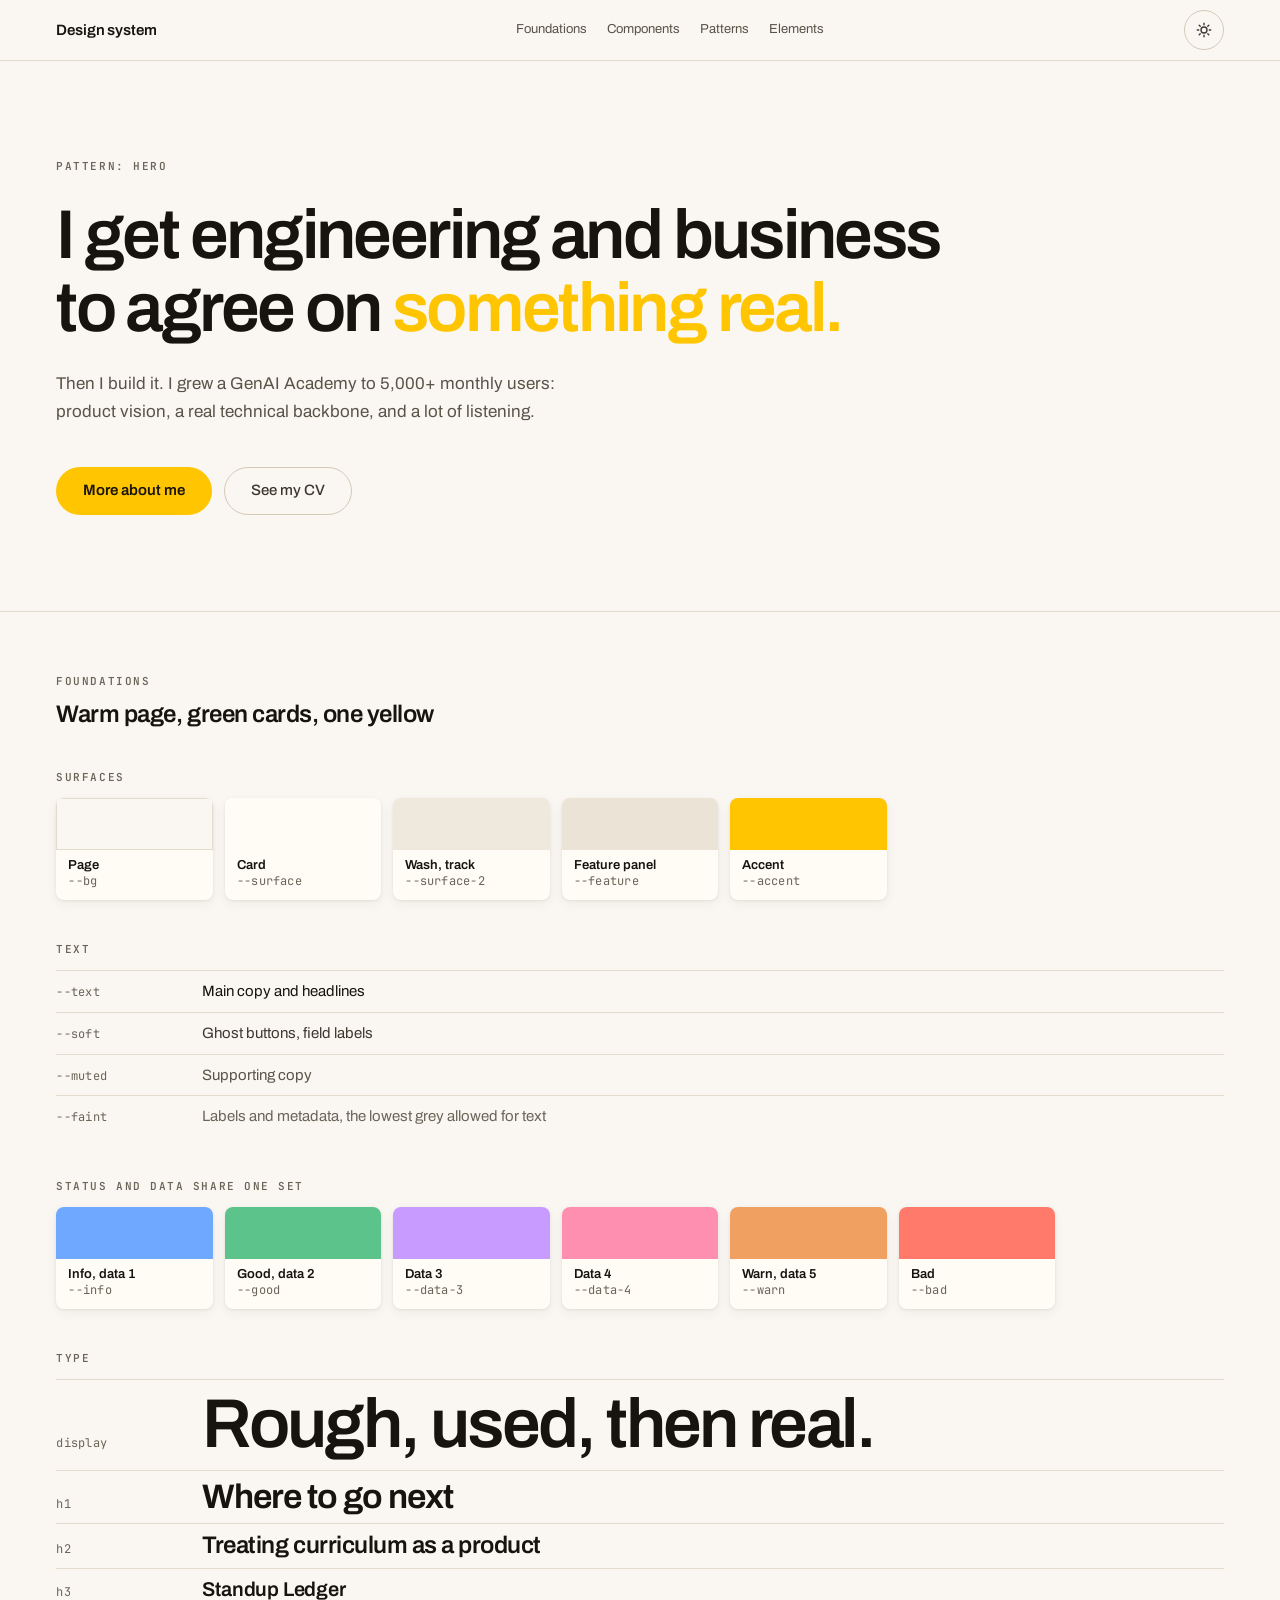
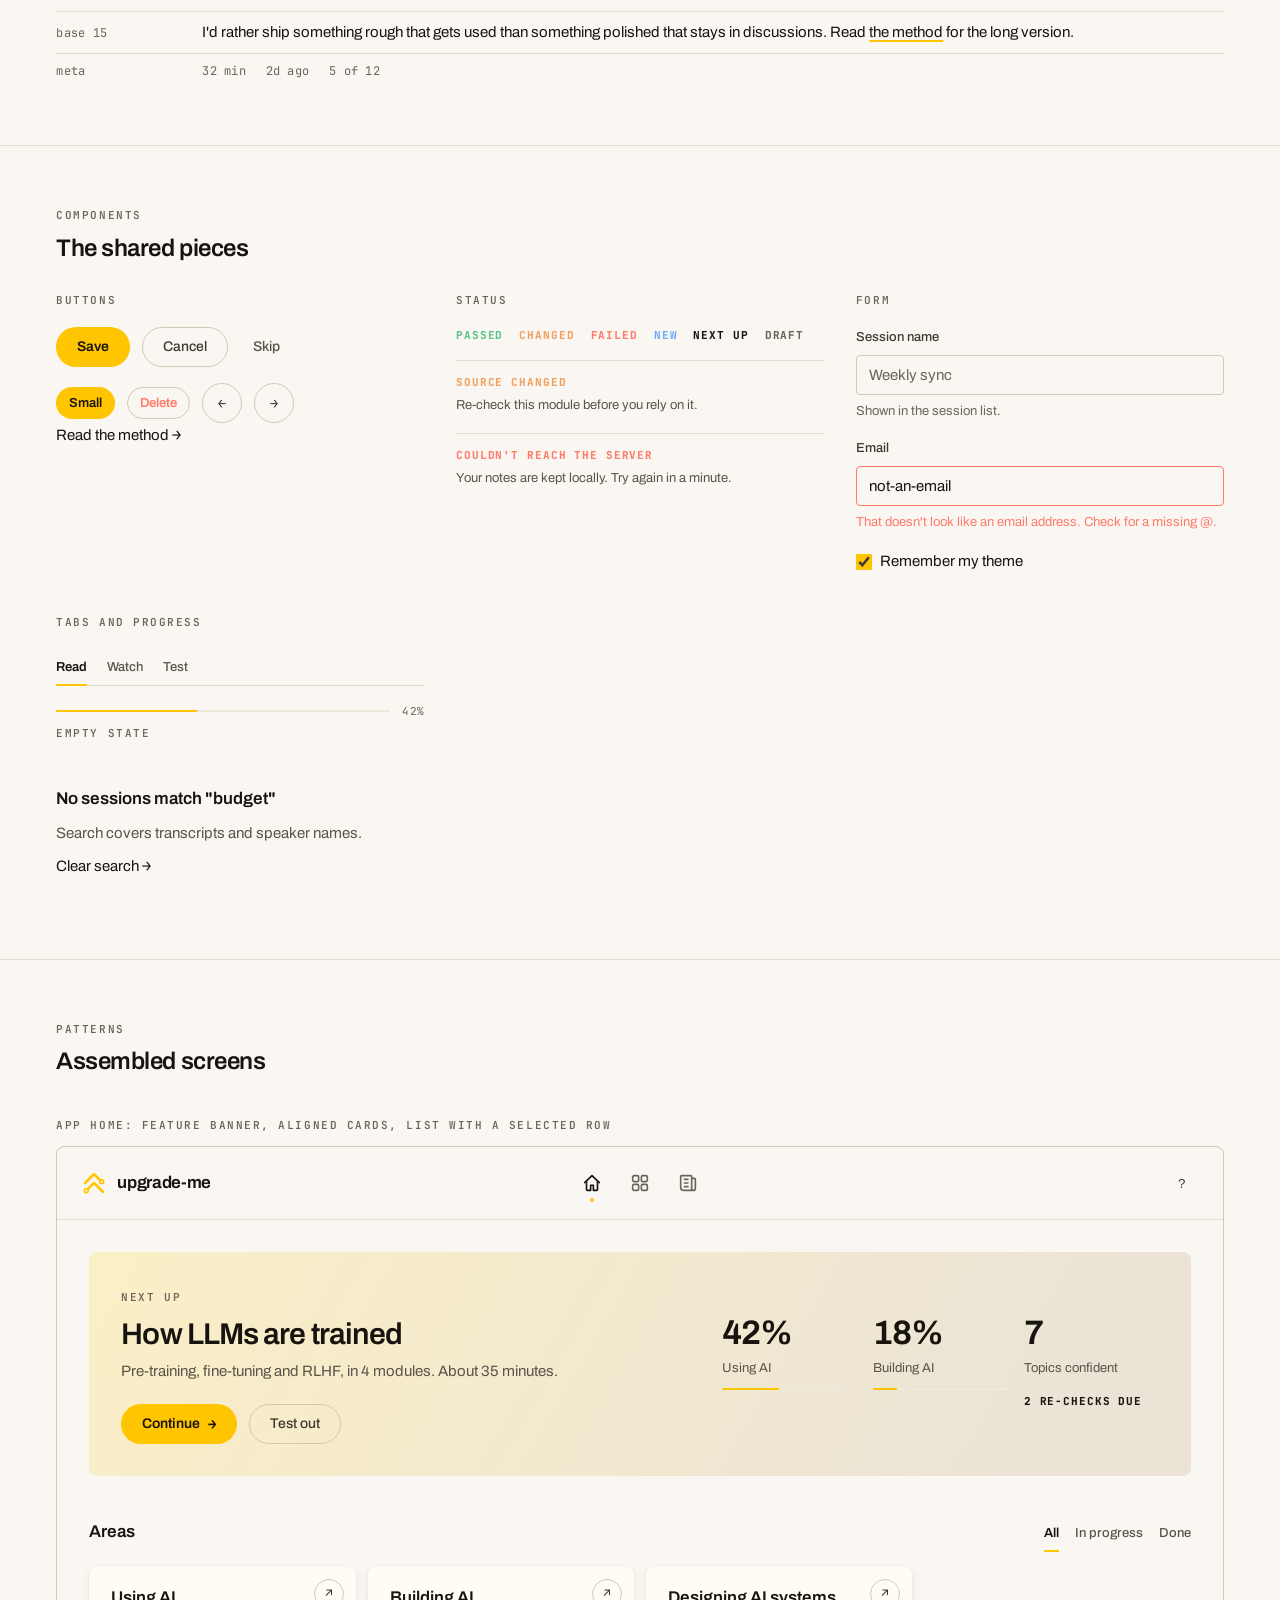
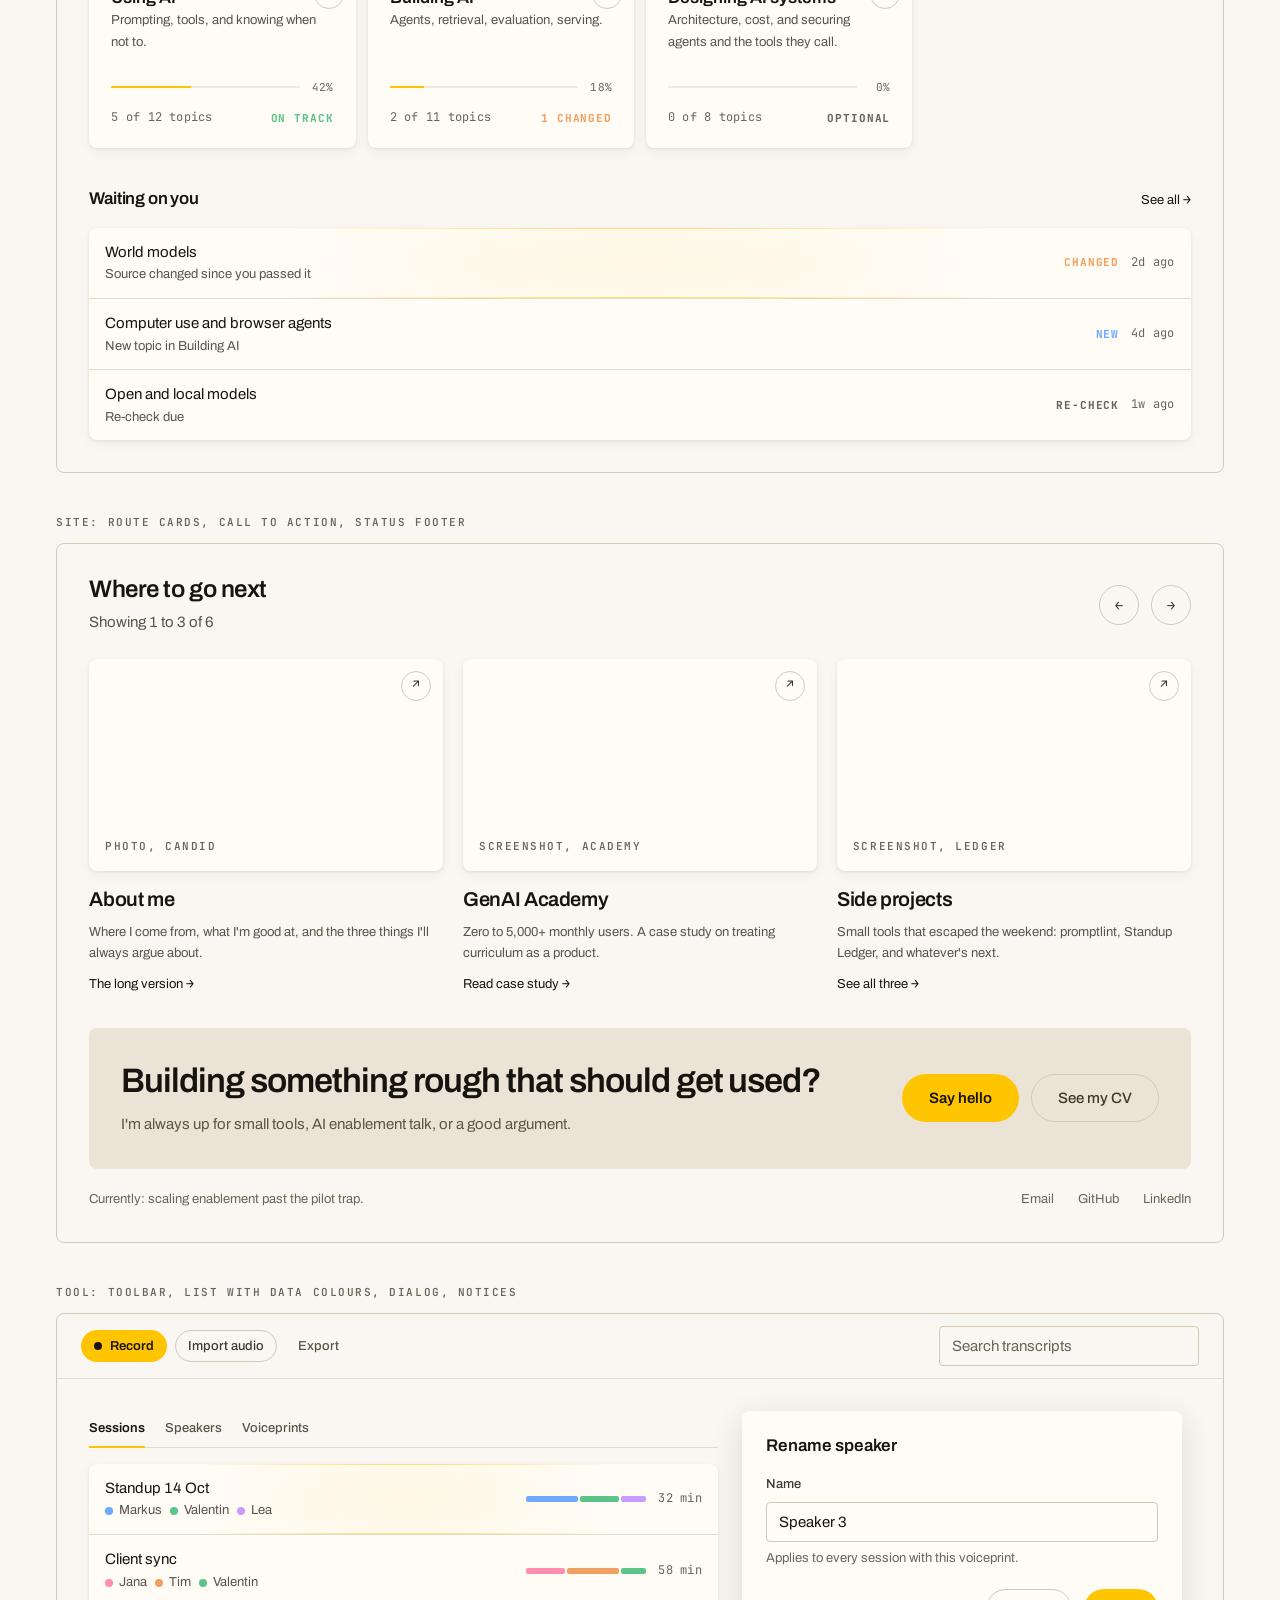
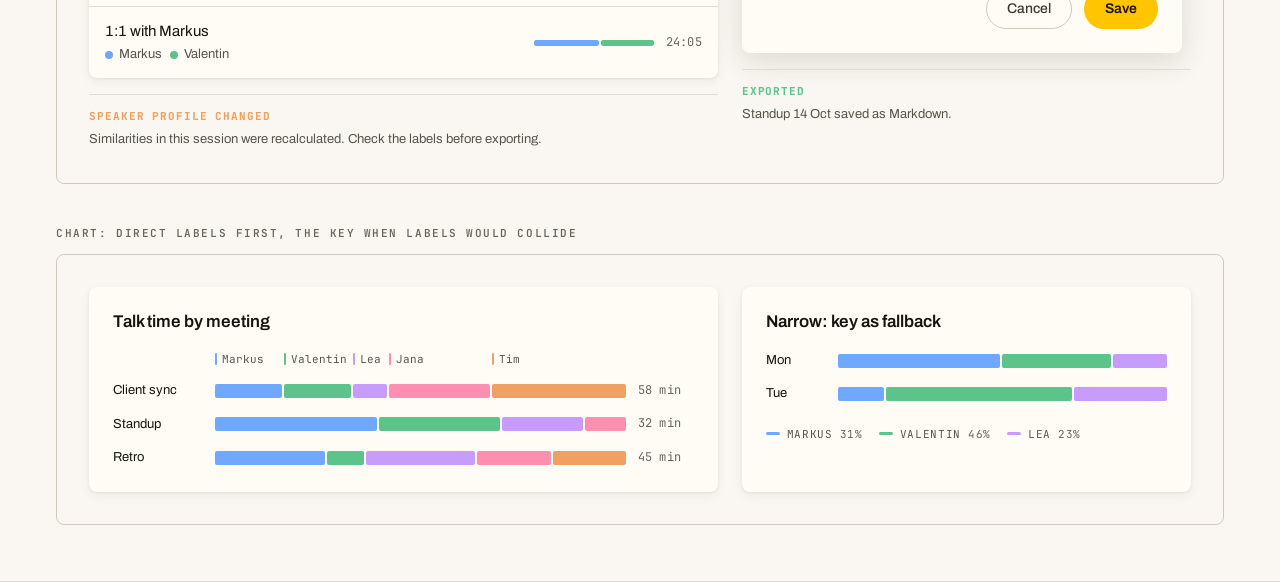
==== commit fe395497: "Decide placeholders, formats, streaks and colour; add three tests Placeholders are real examples (se" ====
--- a/reference/index.html
+++ b/reference/index.html
@@ -126,7 +126,7 @@
       <div><span class="meta">h2</span><h2>Treating curriculum as a product</h2></div>
       <div><span class="meta">h3</span><h3>Standup Ledger</h3></div>
       <div><span class="meta">base 15</span><p>I'd rather ship something rough that gets used than something polished that stays in discussions. Read <a href="#foundations">the method</a> for the long version.</p></div>
-      <div><span class="meta">meta</span><span class="row" style="gap: var(--space-5)"><span class="meta">32:10</span><span class="meta">2d ago</span><span class="meta">5 of 12</span></span></div>
+      <div><span class="meta">meta</span><span class="row" style="gap: var(--space-5)"><span class="meta">32 min</span><span class="meta">2d ago</span><span class="meta">5 of 12</span></span></div>
     </div>
   </div>
 </section>
@@ -140,7 +140,7 @@
       <div class="stack">
         <span class="eyebrow">Buttons</span>
         <div class="row"><button class="btn">Save</button><button class="btn ghost">Cancel</button><button class="btn quiet">Skip</button></div>
-        <div class="row"><button class="btn sm">Small</button><button class="btn danger sm">Delete</button><button class="icon-btn" aria-label="Previous">←</button><button class="icon-btn" aria-label="Next">→</button></div>
+        <div class="row"><button class="btn sm">Small</button><button class="btn danger sm">Delete</button><button class="icon-btn" aria-label="Previous"><span class="arrow">←</span></button><button class="icon-btn" aria-label="Next"><span class="arrow">→</span></button></div>
         <a href="#components">Read the method <span class="arrow">→</span></a>
       </div>
       <div class="stack">
@@ -221,7 +221,7 @@
       <div class="in">
         <div class="spread" style="margin-bottom: var(--space-6)">
           <div><h2>Where to go next</h2><div class="muted" style="margin-top:6px">Showing 1 to 3 of 6</div></div>
-          <div class="row"><button class="icon-btn" aria-label="Previous">←</button><button class="icon-btn" aria-label="Next">→</button></div>
+          <div class="row"><button class="icon-btn" aria-label="Previous"><span class="arrow">←</span></button><button class="icon-btn" aria-label="Next"><span class="arrow">→</span></button></div>
         </div>
         <div class="route-cards">
           <a href="#patterns" style="color:inherit"><div class="thumb"><span class="go">↗</span><span class="eyebrow">Photo, candid</span></div><strong style="font-size:var(--text-lg); letter-spacing:-.018em">About me</strong><p class="muted small" style="margin:6px 0">Where I come from, what I'm good at, and the three things I'll always argue about.</p><span class="small" style="color:var(--accent-ink)">The long version <span class="arrow">→</span></span></a>
@@ -244,8 +244,8 @@
         <div class="stack">
           <div class="tabs" role="tablist"><button role="tab" aria-selected="true">Sessions</button><button role="tab">Speakers</button><button role="tab">Voiceprints</button></div>
           <div class="rows">
-            <a href="#patterns" aria-current="true"><span class="grow">Standup 14 Oct<div class="sub"><span class="spk"><i style="background:var(--data-1)"></i>Markus</span><span class="spk"><i style="background:var(--data-2)"></i>Valentin</span><span class="spk"><i style="background:var(--data-3)"></i>Lea</span></div></span><span class="talk"><span style="flex:4;background:var(--data-1)"></span><span style="flex:3;background:var(--data-2)"></span><span style="flex:2;background:var(--data-3)"></span></span><span class="meta">32:10</span></a>
-            <a href="#patterns"><span class="grow">Client sync<div class="sub"><span class="spk"><i style="background:var(--data-4)"></i>Jana</span><span class="spk"><i style="background:var(--data-5)"></i>Tim</span><span class="spk"><i style="background:var(--data-2)"></i>Valentin</span></div></span><span class="talk"><span style="flex:3;background:var(--data-4)"></span><span style="flex:4;background:var(--data-5)"></span><span style="flex:2;background:var(--data-2)"></span></span><span class="meta">58:42</span></a>
+            <a href="#patterns" aria-current="true"><span class="grow">Standup 14 Oct<div class="sub"><span class="spk"><i style="background:var(--data-1)"></i>Markus</span><span class="spk"><i style="background:var(--data-2)"></i>Valentin</span><span class="spk"><i style="background:var(--data-3)"></i>Lea</span></div></span><span class="talk"><span style="flex:4;background:var(--data-1)"></span><span style="flex:3;background:var(--data-2)"></span><span style="flex:2;background:var(--data-3)"></span></span><span class="meta">32 min</span></a>
+            <a href="#patterns"><span class="grow">Client sync<div class="sub"><span class="spk"><i style="background:var(--data-4)"></i>Jana</span><span class="spk"><i style="background:var(--data-5)"></i>Tim</span><span class="spk"><i style="background:var(--data-2)"></i>Valentin</span></div></span><span class="talk"><span style="flex:3;background:var(--data-4)"></span><span style="flex:4;background:var(--data-5)"></span><span style="flex:2;background:var(--data-2)"></span></span><span class="meta">58 min</span></a>
             <a href="#patterns"><span class="grow">1:1 with Markus<div class="sub"><span class="spk"><i style="background:var(--data-1)"></i>Markus</span><span class="spk"><i style="background:var(--data-2)"></i>Valentin</span></div></span><span class="talk"><span style="flex:5;background:var(--data-1)"></span><span style="flex:4;background:var(--data-2)"></span></span><span class="meta">24:05</span></a>
           </div>
           <div class="notice warn"><span class="title">Speaker profile changed</span>Similarities in this session were recalculated. Check the labels before exporting.</div>
